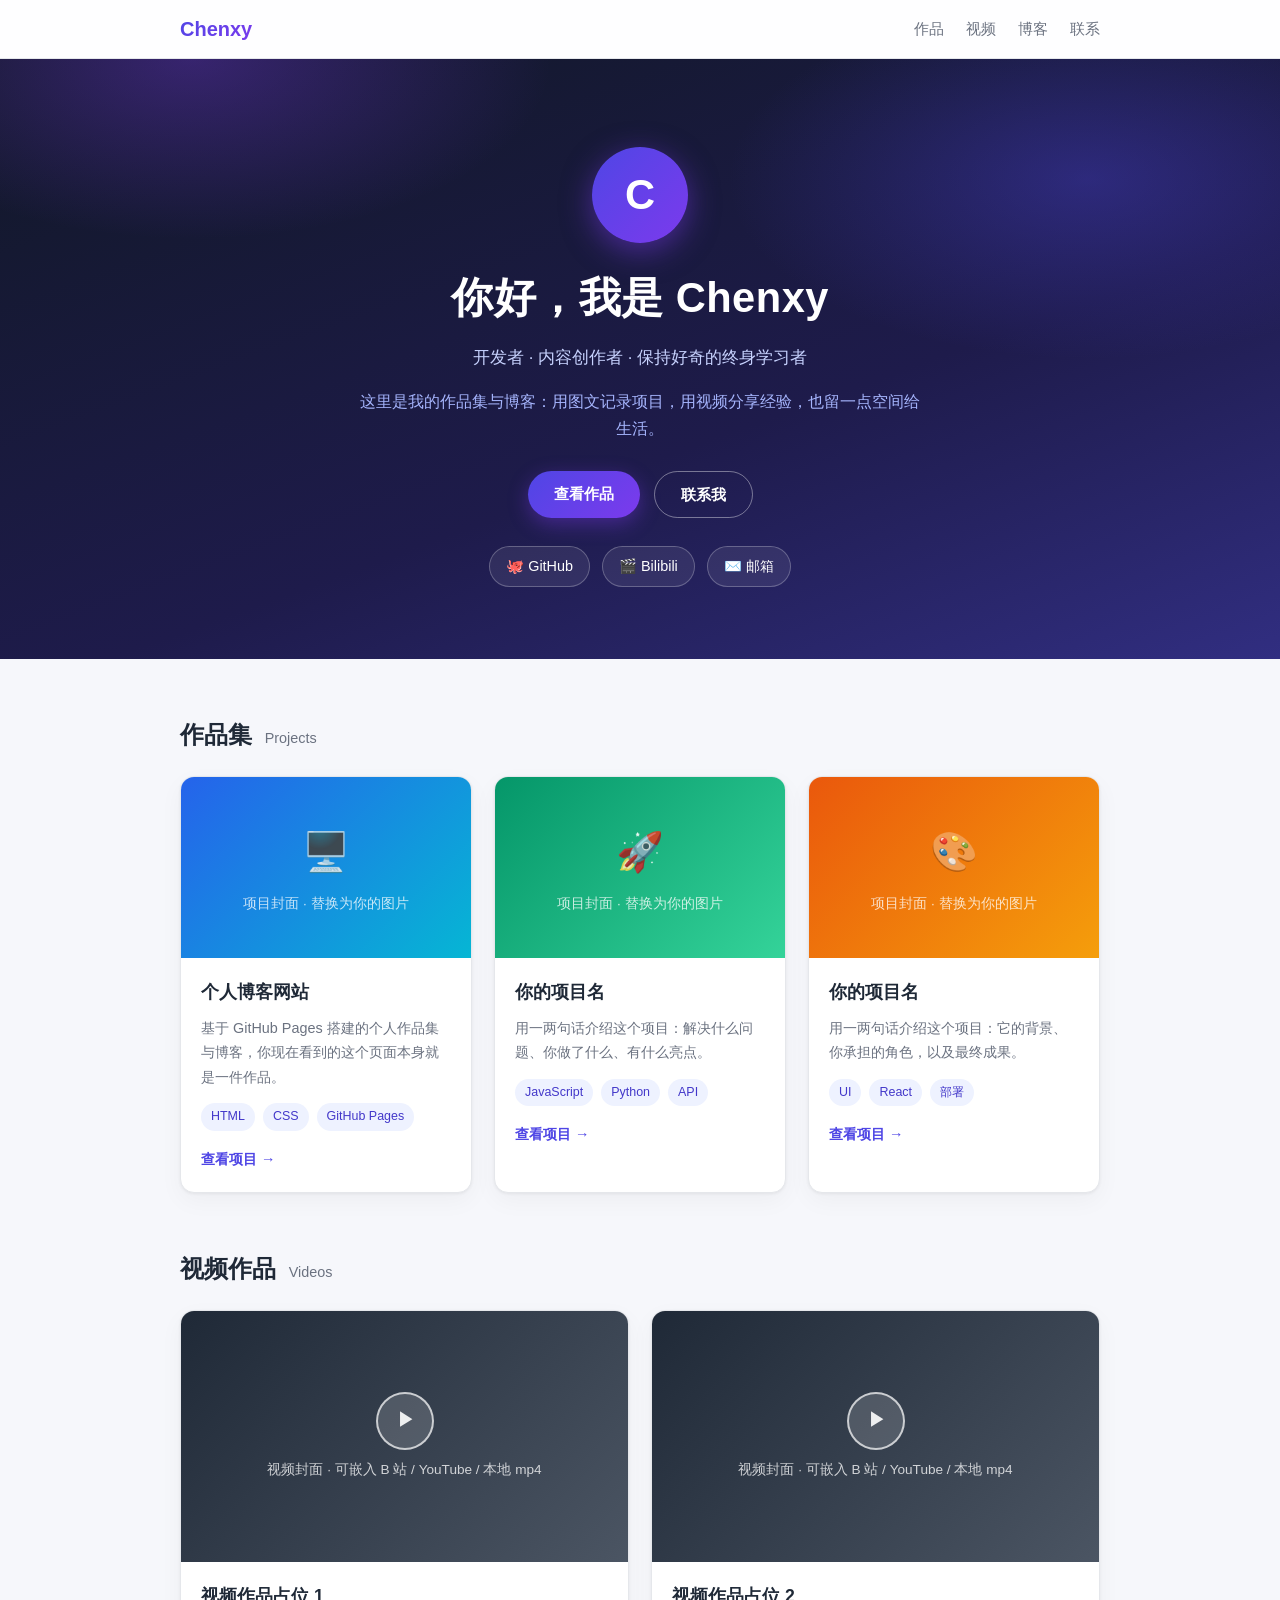
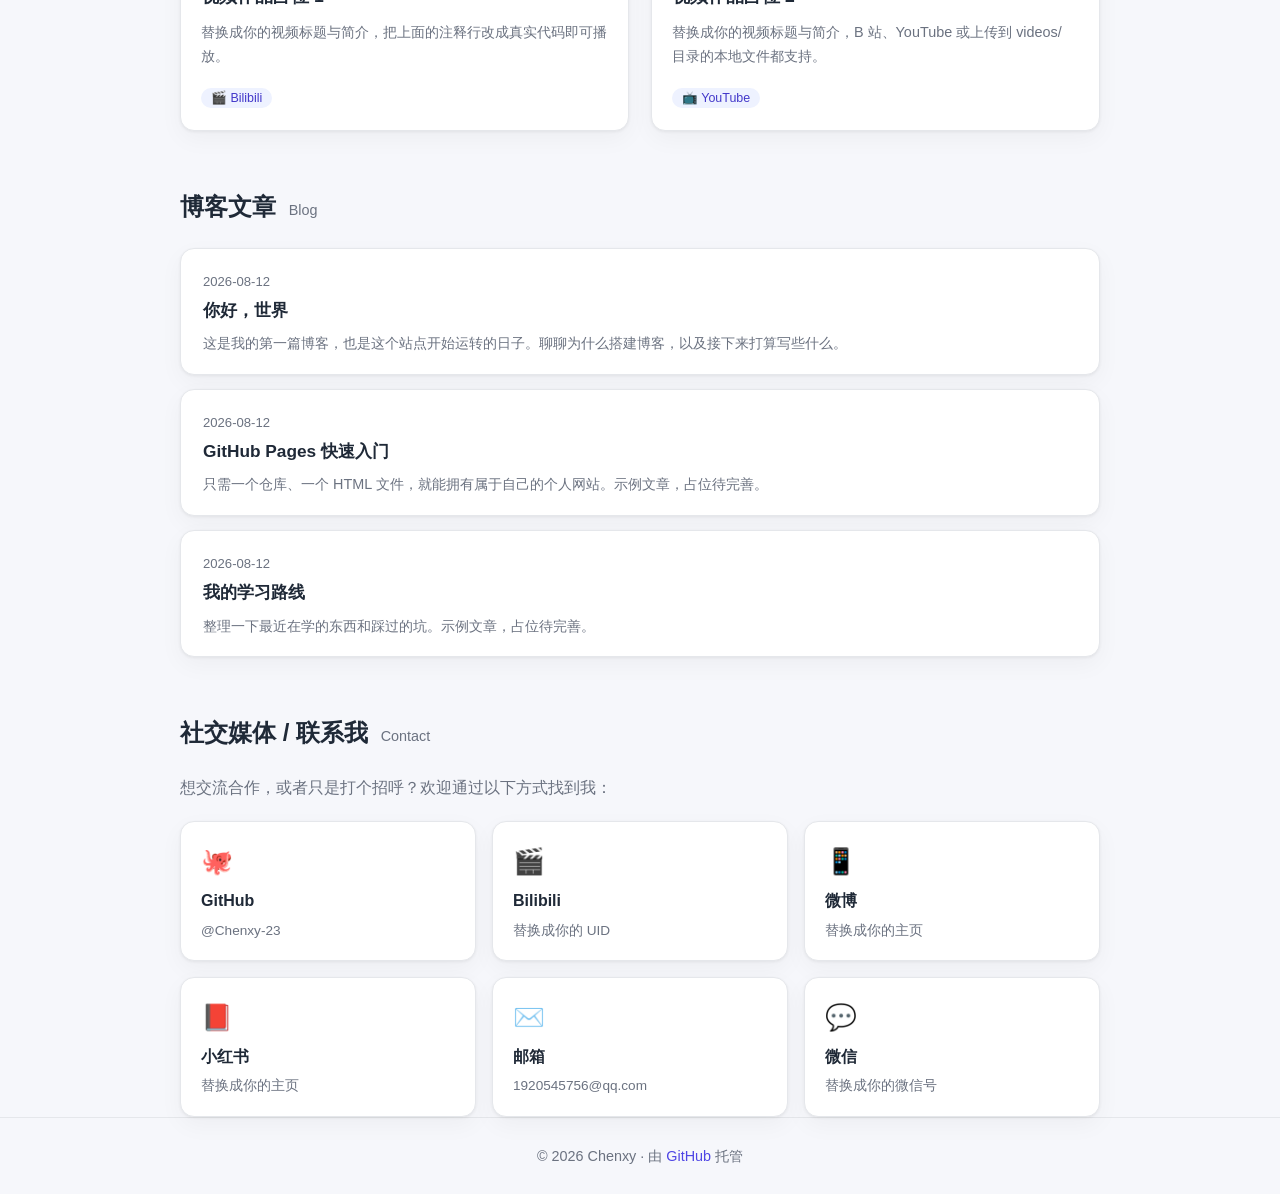
==== index.html @ d073ad21 "重构首页为作品集风格：新增作品图卡、视频展示与社交媒体区块" ====
<!DOCTYPE html>
<html lang="zh-CN">
<head>
  <meta charset="UTF-8">
  <meta name="viewport" content="width=device-width, initial-scale=1.0">
  <meta name="description" content="Chenxy 的个人作品集与博客：项目图文、视频作品与日常分享。">
  <title>Chenxy | 作品集与博客</title>
  <link rel="icon" type="image/svg+xml" href="favicon.svg">
  <link rel="stylesheet" href="style.css">
</head>
<body>
  <nav class="site-nav">
    <div class="container nav-inner">
      <a class="nav-brand" href="#home">Chenxy</a>
      <div class="nav-links">
        <a href="#works">作品</a>
        <a href="#videos">视频</a>
        <a href="#blog">博客</a>
        <a href="#contact">联系</a>
      </div>
    </div>
  </nav>

  <header id="home" class="hero">
    <div class="container hero-inner">
      <div class="avatar">C</div>
      <h1 class="hero-title">你好，我是 Chenxy</h1>
      <p class="hero-sub">开发者 · 内容创作者 · 保持好奇的终身学习者</p>
      <p class="hero-desc">这里是我的作品集与博客：用图文记录项目，用视频分享经验，也留一点空间给生活。</p>
      <div class="hero-actions">
        <a class="btn btn-primary" href="#works">查看作品</a>
        <a class="btn btn-ghost" href="#contact">联系我</a>
      </div>
      <div class="hero-social">
        <a class="social-pill" href="https://github.com/Chenxy-23" target="_blank" rel="noopener">🐙 GitHub</a>
        <a class="social-pill" href="https://space.bilibili.com/" target="_blank" rel="noopener">🎬 Bilibili</a>
        <a class="social-pill" href="mailto:1920545756@qq.com">✉️ 邮箱</a>
      </div>
    </div>
  </header>

  <main class="container">
    <!-- ============ 作品集 ============ -->
    <section id="works" class="section">
      <h2 class="section-title">作品集 <span class="section-sub">Projects</span></h2>
      <div class="work-grid">

        <article class="card work">
          <!-- 替换封面图片：把下面这行注释去掉，改成你的图片路径 -->
          <!-- <img class="work-media" src="assets/project-1.png" alt="个人博客网站截图"> -->
          <div class="work-media ph-blue">
            <span class="ph-emoji">🖥️</span>
            <span class="ph-text">项目封面 · 替换为你的图片</span>
          </div>
          <div class="work-body">
            <h3>个人博客网站</h3>
            <p>基于 GitHub Pages 搭建的个人作品集与博客，你现在看到的这个页面本身就是一件作品。</p>
            <div class="tags">
              <span>HTML</span><span>CSS</span><span>GitHub Pages</span>
            </div>
            <a class="work-link" href="https://chenxy-23.github.io/" target="_blank" rel="noopener">查看项目 →</a>
          </div>
        </article>

        <article class="card work">
          <!-- <img class="work-media" src="assets/project-2.png" alt="项目二截图"> -->
          <div class="work-media ph-green">
            <span class="ph-emoji">🚀</span>
            <span class="ph-text">项目封面 · 替换为你的图片</span>
          </div>
          <div class="work-body">
            <h3>你的项目名</h3>
            <p>用一两句话介绍这个项目：解决什么问题、你做了什么、有什么亮点。</p>
            <div class="tags">
              <span>JavaScript</span><span>Python</span><span>API</span>
            </div>
            <a class="work-link" href="#" target="_blank" rel="noopener">查看项目 →</a>
          </div>
        </article>

        <article class="card work">
          <!-- <img class="work-media" src="assets/project-3.png" alt="项目三截图"> -->
          <div class="work-media ph-orange">
            <span class="ph-emoji">🎨</span>
            <span class="ph-text">项目封面 · 替换为你的图片</span>
          </div>
          <div class="work-body">
            <h3>你的项目名</h3>
            <p>用一两句话介绍这个项目：它的背景、你承担的角色，以及最终成果。</p>
            <div class="tags">
              <span>UI</span><span>React</span><span>部署</span>
            </div>
            <a class="work-link" href="#" target="_blank" rel="noopener">查看项目 →</a>
          </div>
        </article>

      </div>
    </section>

    <!-- ============ 视频作品 ============ -->
    <section id="videos" class="section">
      <h2 class="section-title">视频作品 <span class="section-sub">Videos</span></h2>
      <div class="video-grid">

        <article class="card video-card">
          <!-- 替换方式一：B 站嵌入
          <iframe class="video-embed" src="https://player.bilibili.com/player.html?bvid=BV1xxxxxxxxx" scrolling="no" border="0" frameborder="no" allowfullscreen="true"></iframe>
          -->
          <!-- 替换方式二：YouTube 嵌入
          <iframe class="video-embed" src="https://www.youtube.com/embed/你的视频ID" title="视频标题" allowfullscreen></iframe>
          -->
          <!-- 替换方式三：本地视频
          <video class="video-embed" src="videos/demo.mp4" controls preload="metadata"></video>
          -->
          <div class="video-thumb ph-video">
            <span class="play-btn">▶</span>
            <span class="ph-text">视频封面 · 可嵌入 B 站 / YouTube / 本地 mp4</span>
          </div>
          <div class="work-body">
            <h3>视频作品占位 1</h3>
            <p>替换成你的视频标题与简介，把上面的注释行改成真实代码即可播放。</p>
            <span class="tag-platform">🎬 Bilibili</span>
          </div>
        </article>

        <article class="card video-card">
          <!-- <iframe class="video-embed" src="https://player.bilibili.com/player.html?bvid=BV1yyyyyyyyy" scrolling="no" border="0" frameborder="no" allowfullscreen="true"></iframe> -->
          <div class="video-thumb ph-video">
            <span class="play-btn">▶</span>
            <span class="ph-text">视频封面 · 可嵌入 B 站 / YouTube / 本地 mp4</span>
          </div>
          <div class="work-body">
            <h3>视频作品占位 2</h3>
            <p>替换成你的视频标题与简介，B 站、YouTube 或上传到 videos/ 目录的本地文件都支持。</p>
            <span class="tag-platform">📺 YouTube</span>
          </div>
        </article>

      </div>
    </section>

    <!-- ============ 博客 ============ -->
    <section id="blog" class="section">
      <h2 class="section-title">博客文章 <span class="section-sub">Blog</span></h2>
      <div class="post-list">

        <article class="card post">
          <div class="post-body">
            <time class="post-date" datetime="2026-08-12">2026-08-12</time>
            <h3 class="post-title"><a href="posts/hello-world.html">你好，世界</a></h3>
            <p class="post-excerpt">这是我的第一篇博客，也是这个站点开始运转的日子。聊聊为什么搭建博客，以及接下来打算写些什么。</p>
          </div>
        </article>

        <article class="card post">
          <div class="post-body">
            <time class="post-date" datetime="2026-08-12">2026-08-12</time>
            <h3 class="post-title"><a href="#">GitHub Pages 快速入门</a></h3>
            <p class="post-excerpt">只需一个仓库、一个 HTML 文件，就能拥有属于自己的个人网站。示例文章，占位待完善。</p>
          </div>
        </article>

        <article class="card post">
          <div class="post-body">
            <time class="post-date" datetime="2026-08-12">2026-08-12</time>
            <h3 class="post-title"><a href="#">我的学习路线</a></h3>
            <p class="post-excerpt">整理一下最近在学的东西和踩过的坑。示例文章，占位待完善。</p>
          </div>
        </article>

      </div>
    </section>

    <!-- ============ 社交媒体 / 联系 ============ -->
    <section id="contact" class="section">
      <h2 class="section-title">社交媒体 / 联系我 <span class="section-sub">Contact</span></h2>
      <p class="section-desc">想交流合作，或者只是打个招呼？欢迎通过以下方式找到我：</p>
      <div class="contact-grid">
        <a class="contact-card" href="https://github.com/Chenxy-23" target="_blank" rel="noopener">
          <span class="contact-icon">🐙</span>
          <span class="contact-name">GitHub</span>
          <span class="contact-value">@Chenxy-23</span>
        </a>
        <a class="contact-card" href="https://space.bilibili.com/" target="_blank" rel="noopener">
          <span class="contact-icon">🎬</span>
          <span class="contact-name">Bilibili</span>
          <span class="contact-value">替换成你的 UID</span>
        </a>
        <a class="contact-card" href="#" target="_blank" rel="noopener">
          <span class="contact-icon">📱</span>
          <span class="contact-name">微博</span>
          <span class="contact-value">替换成你的主页</span>
        </a>
        <a class="contact-card" href="#" target="_blank" rel="noopener">
          <span class="contact-icon">📕</span>
          <span class="contact-name">小红书</span>
          <span class="contact-value">替换成你的主页</span>
        </a>
        <a class="contact-card" href="mailto:1920545756@qq.com">
          <span class="contact-icon">✉️</span>
          <span class="contact-name">邮箱</span>
          <span class="contact-value">1920545756@qq.com</span>
        </a>
        <a class="contact-card" href="#">
          <span class="contact-icon">💬</span>
          <span class="contact-name">微信</span>
          <span class="contact-value">替换成你的微信号</span>
        </a>
      </div>
    </section>
  </main>

  <footer class="site-footer">
    <div class="container">
      <p>© 2026 Chenxy · 由 <a href="https://github.com/Chenxy-23">GitHub</a> 托管</p>
    </div>
  </footer>
</body>
</html>
---- style.css ----
:root {
  --bg: #f6f7fb;
  --card: #ffffff;
  --text: #1f2937;
  --muted: #6b7280;
  --accent: #4f46e5;
  --accent-2: #7c3aed;
  --border: #e5e7eb;
  --radius: 14px;
  --shadow: 0 1px 3px rgba(0, 0, 0, 0.06), 0 8px 24px rgba(0, 0, 0, 0.04);
  --shadow-hover: 0 4px 8px rgba(0, 0, 0, 0.08), 0 16px 40px rgba(0, 0, 0, 0.08);
}

* {
  margin: 0;
  padding: 0;
  box-sizing: border-box;
}

html {
  scroll-behavior: smooth;
}

body {
  font-family: -apple-system, BlinkMacSystemFont, "Segoe UI", "PingFang SC",
    "Hiragino Sans GB", "Microsoft YaHei", sans-serif;
  background: var(--bg);
  color: var(--text);
  line-height: 1.7;
}

a {
  color: inherit;
  text-decoration: none;
}

.container {
  max-width: 960px;
  margin: 0 auto;
  padding: 0 20px;
}

/* ===== 顶部导航 ===== */
.site-nav {
  position: sticky;
  top: 0;
  z-index: 50;
  background: rgba(255, 255, 255, 0.85);
  backdrop-filter: blur(10px);
  border-bottom: 1px solid var(--border);
}

.nav-inner {
  display: flex;
  align-items: center;
  justify-content: space-between;
  height: 58px;
}

.nav-brand {
  font-size: 1.25rem;
  font-weight: 800;
  background: linear-gradient(135deg, var(--accent), var(--accent-2));
  -webkit-background-clip: text;
  background-clip: text;
  color: transparent;
}

.nav-links {
  display: flex;
  gap: 22px;
  font-size: 0.95rem;
  color: var(--muted);
}

.nav-links a:hover {
  color: var(--accent);
}

/* ===== Hero 首屏 ===== */
.hero {
  background:
    radial-gradient(600px 300px at 15% 0%, rgba(124, 58, 237, 0.35), transparent 60%),
    radial-gradient(600px 300px at 85% 20%, rgba(79, 70, 229, 0.35), transparent 60%),
    linear-gradient(160deg, #111827, #1e1b4b 60%, #312e81);
  color: #fff;
  text-align: center;
  padding: 88px 0 72px;
}

.avatar {
  width: 96px;
  height: 96px;
  margin: 0 auto 20px;
  border-radius: 50%;
  display: flex;
  align-items: center;
  justify-content: center;
  font-size: 2.6rem;
  font-weight: 800;
  color: #fff;
  background: linear-gradient(135deg, var(--accent), var(--accent-2));
  box-shadow: 0 8px 30px rgba(124, 58, 237, 0.5);
}

.hero-title {
  font-size: clamp(1.8rem, 4vw, 2.6rem);
  font-weight: 800;
  letter-spacing: 0.5px;
}

.hero-sub {
  margin-top: 10px;
  font-size: 1.05rem;
  color: #c7d2fe;
}

.hero-desc {
  max-width: 560px;
  margin: 16px auto 0;
  color: #a5b4fc;
}

.hero-actions {
  margin-top: 28px;
  display: flex;
  gap: 14px;
  justify-content: center;
  flex-wrap: wrap;
}

.btn {
  display: inline-block;
  padding: 10px 26px;
  border-radius: 999px;
  font-size: 0.95rem;
  font-weight: 600;
  transition: transform 0.15s ease, box-shadow 0.15s ease, opacity 0.15s ease;
}

.btn:hover {
  transform: translateY(-2px);
}

.btn-primary {
  background: linear-gradient(135deg, var(--accent), var(--accent-2));
  color: #fff;
  box-shadow: 0 6px 20px rgba(124, 58, 237, 0.4);
}

.btn-ghost {
  border: 1px solid rgba(255, 255, 255, 0.4);
  color: #fff;
}

.btn-ghost:hover {
  background: rgba(255, 255, 255, 0.12);
}

.hero-social {
  margin-top: 28px;
  display: flex;
  gap: 12px;
  justify-content: center;
  flex-wrap: wrap;
}

.social-pill {
  display: inline-flex;
  align-items: center;
  gap: 6px;
  padding: 7px 16px;
  border-radius: 999px;
  border: 1px solid rgba(255, 255, 255, 0.25);
  background: rgba(255, 255, 255, 0.08);
  font-size: 0.9rem;
  transition: background 0.15s ease, transform 0.15s ease;
}

.social-pill:hover {
  background: rgba(255, 255, 255, 0.18);
  transform: translateY(-2px);
}

/* ===== 通用区块 ===== */
main {
  padding: 48px 0 64px;
}

.section {
  margin-top: 56px;
  scroll-margin-top: 72px;
}

.section-title {
  font-size: 1.5rem;
  font-weight: 800;
  margin-bottom: 20px;
}

.section-sub {
  font-size: 0.9rem;
  font-weight: 400;
  color: var(--muted);
  margin-left: 6px;
}

.section-desc {
  color: var(--muted);
  margin-bottom: 20px;
}

.card {
  background: var(--card);
  border: 1px solid var(--border);
  border-radius: var(--radius);
  box-shadow: var(--shadow);
  overflow: hidden;
  transition: transform 0.18s ease, box-shadow 0.18s ease;
}

.card:hover {
  transform: translateY(-4px);
  box-shadow: var(--shadow-hover);
}

/* ===== 作品卡片 ===== */
.work-grid {
  display: grid;
  grid-template-columns: repeat(auto-fill, minmax(280px, 1fr));
  gap: 22px;
}

.work-media,
.video-thumb {
  position: relative;
  aspect-ratio: 16 / 10;
  display: flex;
  flex-direction: column;
  align-items: center;
  justify-content: center;
  gap: 8px;
  color: rgba(255, 255, 255, 0.9);
}

.ph-blue { background: linear-gradient(135deg, #2563eb, #06b6d4); }
.ph-green { background: linear-gradient(135deg, #059669, #34d399); }
.ph-orange { background: linear-gradient(135deg, #ea580c, #f59e0b); }
.ph-video { background: linear-gradient(135deg, #1f2937, #4b5563); }

.ph-emoji {
  font-size: 2.4rem;
}

.ph-text {
  font-size: 0.85rem;
  opacity: 0.85;
  padding: 0 16px;
  text-align: center;
}

.work-body {
  padding: 20px;
}

.work-body h3 {
  font-size: 1.1rem;
  margin-bottom: 8px;
}

.work-body p {
  font-size: 0.9rem;
  color: var(--muted);
  margin-bottom: 14px;
}

.tags {
  display: flex;
  flex-wrap: wrap;
  gap: 8px;
  margin-bottom: 14px;
}

.tags span,
.tag-platform {
  font-size: 0.78rem;
  padding: 3px 10px;
  border-radius: 999px;
  background: #eef2ff;
  color: #4338ca;
}

.work-link {
  font-size: 0.9rem;
  font-weight: 600;
  color: var(--accent);
}

.work-link:hover {
  color: var(--accent-2);
}

/* ===== 视频区 ===== */
.video-grid {
  display: grid;
  grid-template-columns: repeat(auto-fill, minmax(320px, 1fr));
  gap: 22px;
}

.video-thumb {
  aspect-ratio: 16 / 9;
}

.play-btn {
  width: 58px;
  height: 58px;
  border-radius: 50%;
  background: rgba(255, 255, 255, 0.15);
  border: 2px solid rgba(255, 255, 255, 0.7);
  display: flex;
  align-items: center;
  justify-content: center;
  font-size: 1.2rem;
  padding-left: 4px;
  transition: background 0.15s ease, transform 0.15s ease;
}

.video-card:hover .play-btn {
  background: rgba(255, 255, 255, 0.3);
  transform: scale(1.08);
}

.video-embed {
  width: 100%;
  aspect-ratio: 16 / 9;
  display: block;
  border: 0;
}

/* ===== 博客列表 ===== */
.post-list {
  display: flex;
  flex-direction: column;
  gap: 14px;
}

.post {
  display: block;
  padding: 18px 22px;
}

.post-date {
  font-size: 0.82rem;
  color: var(--muted);
}

.post-title {
  font-size: 1.08rem;
  margin: 2px 0 6px;
}

.post-title a:hover {
  color: var(--accent);
}

.post-excerpt {
  font-size: 0.9rem;
  color: var(--muted);
}

/* ===== 社交媒体 ===== */
.contact-grid {
  display: grid;
  grid-template-columns: repeat(auto-fill, minmax(220px, 1fr));
  gap: 16px;
}

.contact-card {
  display: flex;
  flex-direction: column;
  align-items: flex-start;
  gap: 4px;
  padding: 18px 20px;
  background: var(--card);
  border: 1px solid var(--border);
  border-radius: var(--radius);
  box-shadow: var(--shadow);
  transition: transform 0.18s ease, box-shadow 0.18s ease, border-color 0.18s ease;
}

.contact-card:hover {
  transform: translateY(-4px);
  box-shadow: var(--shadow-hover);
  border-color: var(--accent);
}

.contact-icon {
  font-size: 1.6rem;
}

.contact-name {
  font-weight: 700;
}

.contact-value {
  font-size: 0.85rem;
  color: var(--muted);
}

/* ===== 页脚 ===== */
.site-footer {
  border-top: 1px solid var(--border);
  padding: 26px 0;
  text-align: center;
  font-size: 0.9rem;
  color: var(--muted);
}

.site-footer a {
  color: var(--accent);
}

/* ===== 文章页（posts/*.html 共用） ===== */
.article {
  background: var(--card);
  border: 1px solid var(--border);
  border-radius: var(--radius);
  padding: 36px;
  box-shadow: var(--shadow);
  margin: 40px 0;
}

.article h1 {
  font-size: 1.7rem;
  margin-bottom: 8px;
}

.article .post-date {
  display: block;
  margin-bottom: 20px;
}

.article p {
  margin-bottom: 16px;
}

.back-link {
  display: inline-block;
  margin-top: 32px;
  color: var(--accent);
  font-size: 0.95rem;
  font-weight: 600;
}

.back-link:hover {
  color: var(--accent-2);
}

/* ===== 响应式 ===== */
@media (max-width: 640px) {
  .hero {
    padding: 64px 0 56px;
  }

  .nav-links {
    gap: 14px;
    font-size: 0.88rem;
  }

  .work-grid,
  .video-grid,
  .contact-grid {
    grid-template-columns: 1fr;
  }
}
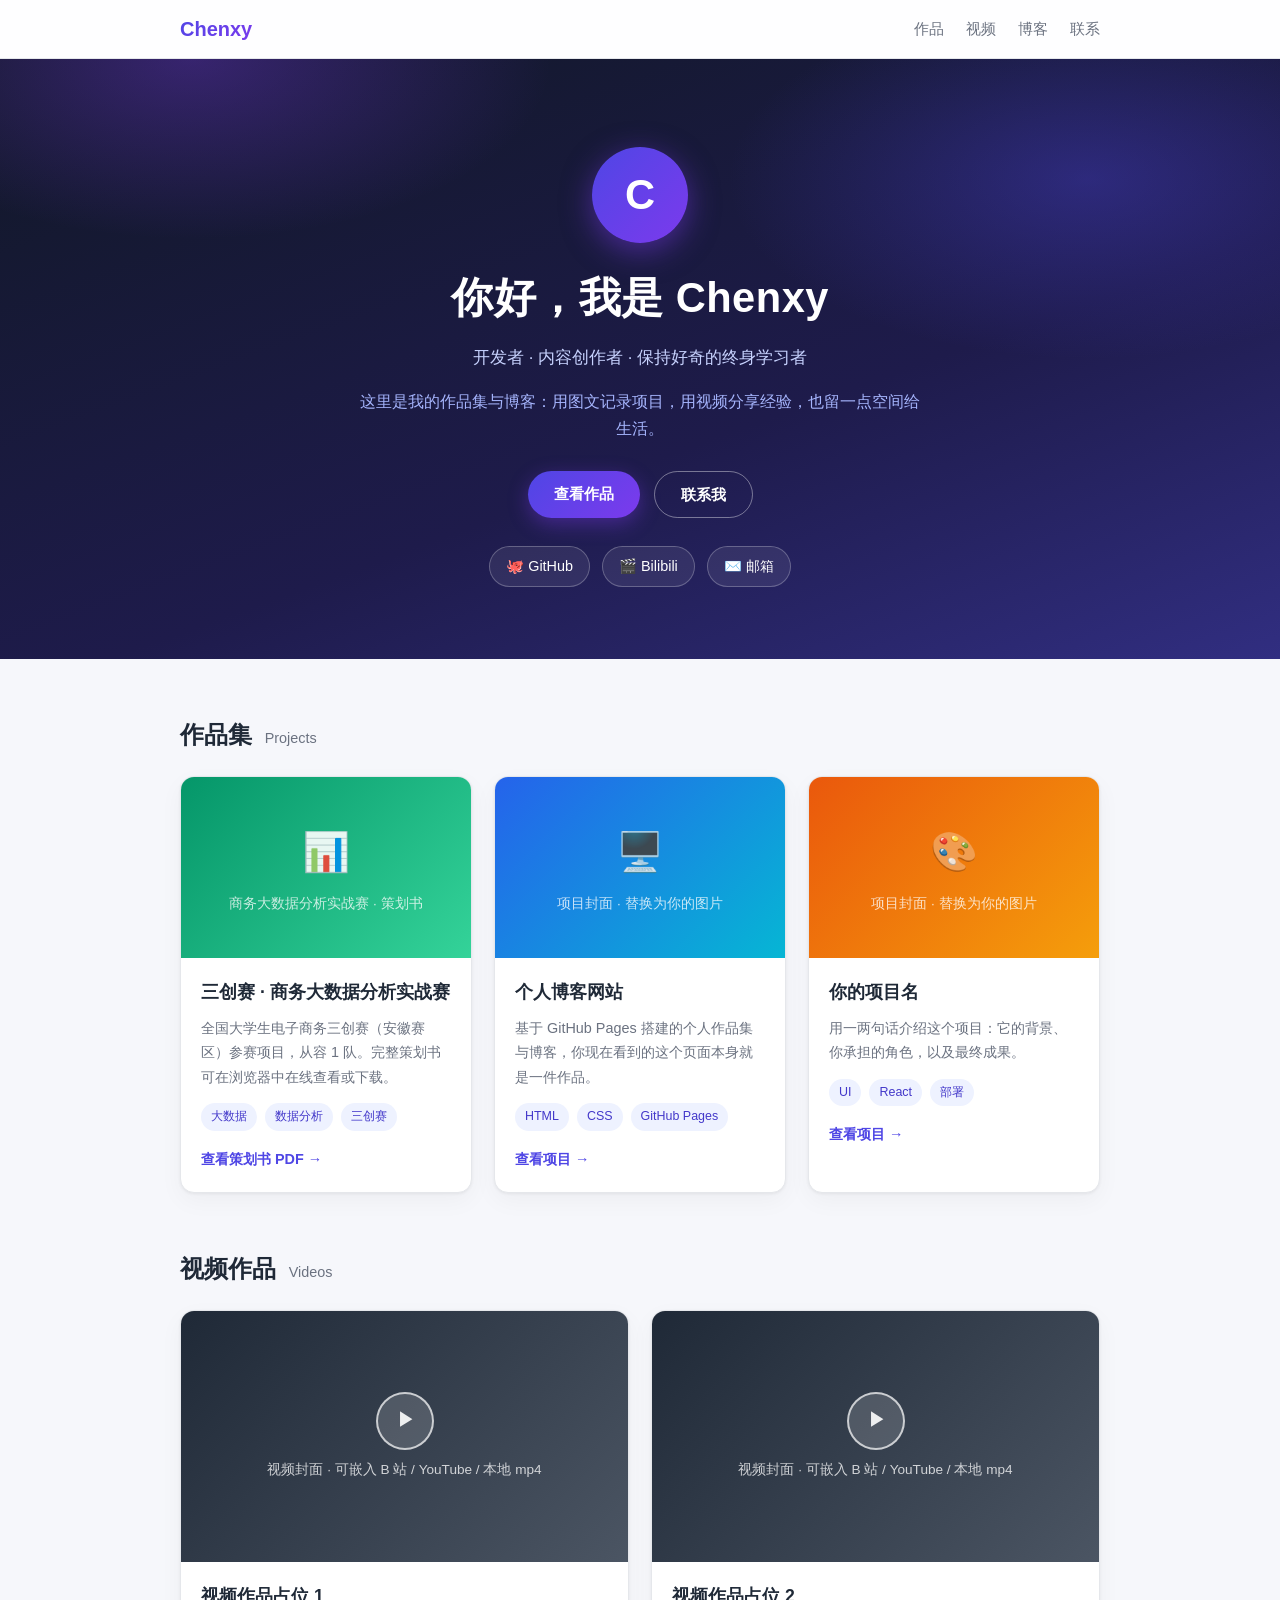
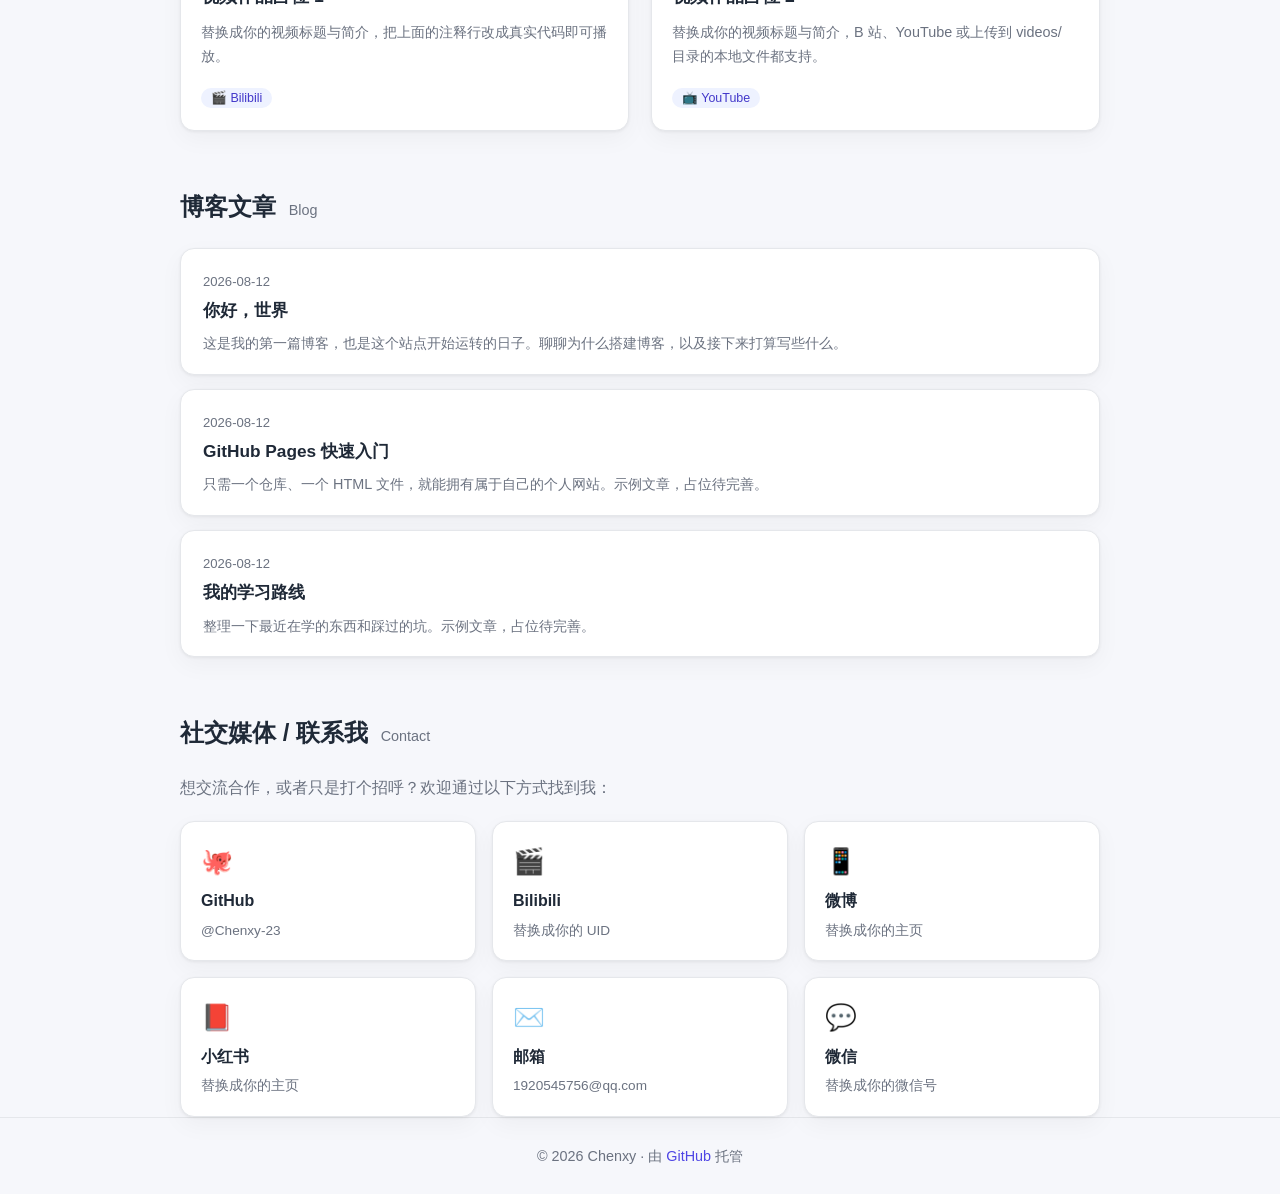
==== commit 7e07c0bb: "作品集新增三创赛商务大数据分析实战赛项目并附策划书 PDF" ====
--- a/index.html
+++ b/index.html
@@ -46,6 +46,23 @@
       <div class="work-grid">
 
         <article class="card work">
+          <!-- 封面图：把策划书首页导出成图片放到 assets/projects/ 后，取消下面这行注释 -->
+          <!-- <img class="work-media" src="assets/projects/sanchuangsai-cover.png" alt="三创赛策划书封面"> -->
+          <div class="work-media ph-green">
+            <span class="ph-emoji">📊</span>
+            <span class="ph-text">商务大数据分析实战赛 · 策划书</span>
+          </div>
+          <div class="work-body">
+            <h3>三创赛 · 商务大数据分析实战赛</h3>
+            <p>全国大学生电子商务三创赛（安徽赛区）参赛项目，从容 1 队。完整策划书可在浏览器中在线查看或下载。</p>
+            <div class="tags">
+              <span>大数据</span><span>数据分析</span><span>三创赛</span>
+            </div>
+            <a class="work-link" href="assets/projects/%E4%B8%89%E5%88%9B%E8%B5%9B-%E5%95%86%E5%8A%A1%E5%A4%A7%E6%95%B0%E6%8D%AE%E5%88%86%E6%9E%90%E5%AE%9E%E6%88%98%E8%B5%9B-%E7%AD%96%E5%88%92%E4%B9%A6.pdf" target="_blank" rel="noopener">查看策划书 PDF →</a>
+          </div>
+        </article>
+
+        <article class="card work">
           <!-- 替换封面图片：把下面这行注释去掉，改成你的图片路径 -->
           <!-- <img class="work-media" src="assets/project-1.png" alt="个人博客网站截图"> -->
           <div class="work-media ph-blue">
@@ -59,22 +76,6 @@
               <span>HTML</span><span>CSS</span><span>GitHub Pages</span>
             </div>
             <a class="work-link" href="https://chenxy-23.github.io/" target="_blank" rel="noopener">查看项目 →</a>
-          </div>
-        </article>
-
-        <article class="card work">
-          <!-- <img class="work-media" src="assets/project-2.png" alt="项目二截图"> -->
-          <div class="work-media ph-green">
-            <span class="ph-emoji">🚀</span>
-            <span class="ph-text">项目封面 · 替换为你的图片</span>
-          </div>
-          <div class="work-body">
-            <h3>你的项目名</h3>
-            <p>用一两句话介绍这个项目：解决什么问题、你做了什么、有什么亮点。</p>
-            <div class="tags">
-              <span>JavaScript</span><span>Python</span><span>API</span>
-            </div>
-            <a class="work-link" href="#" target="_blank" rel="noopener">查看项目 →</a>
           </div>
         </article>
 
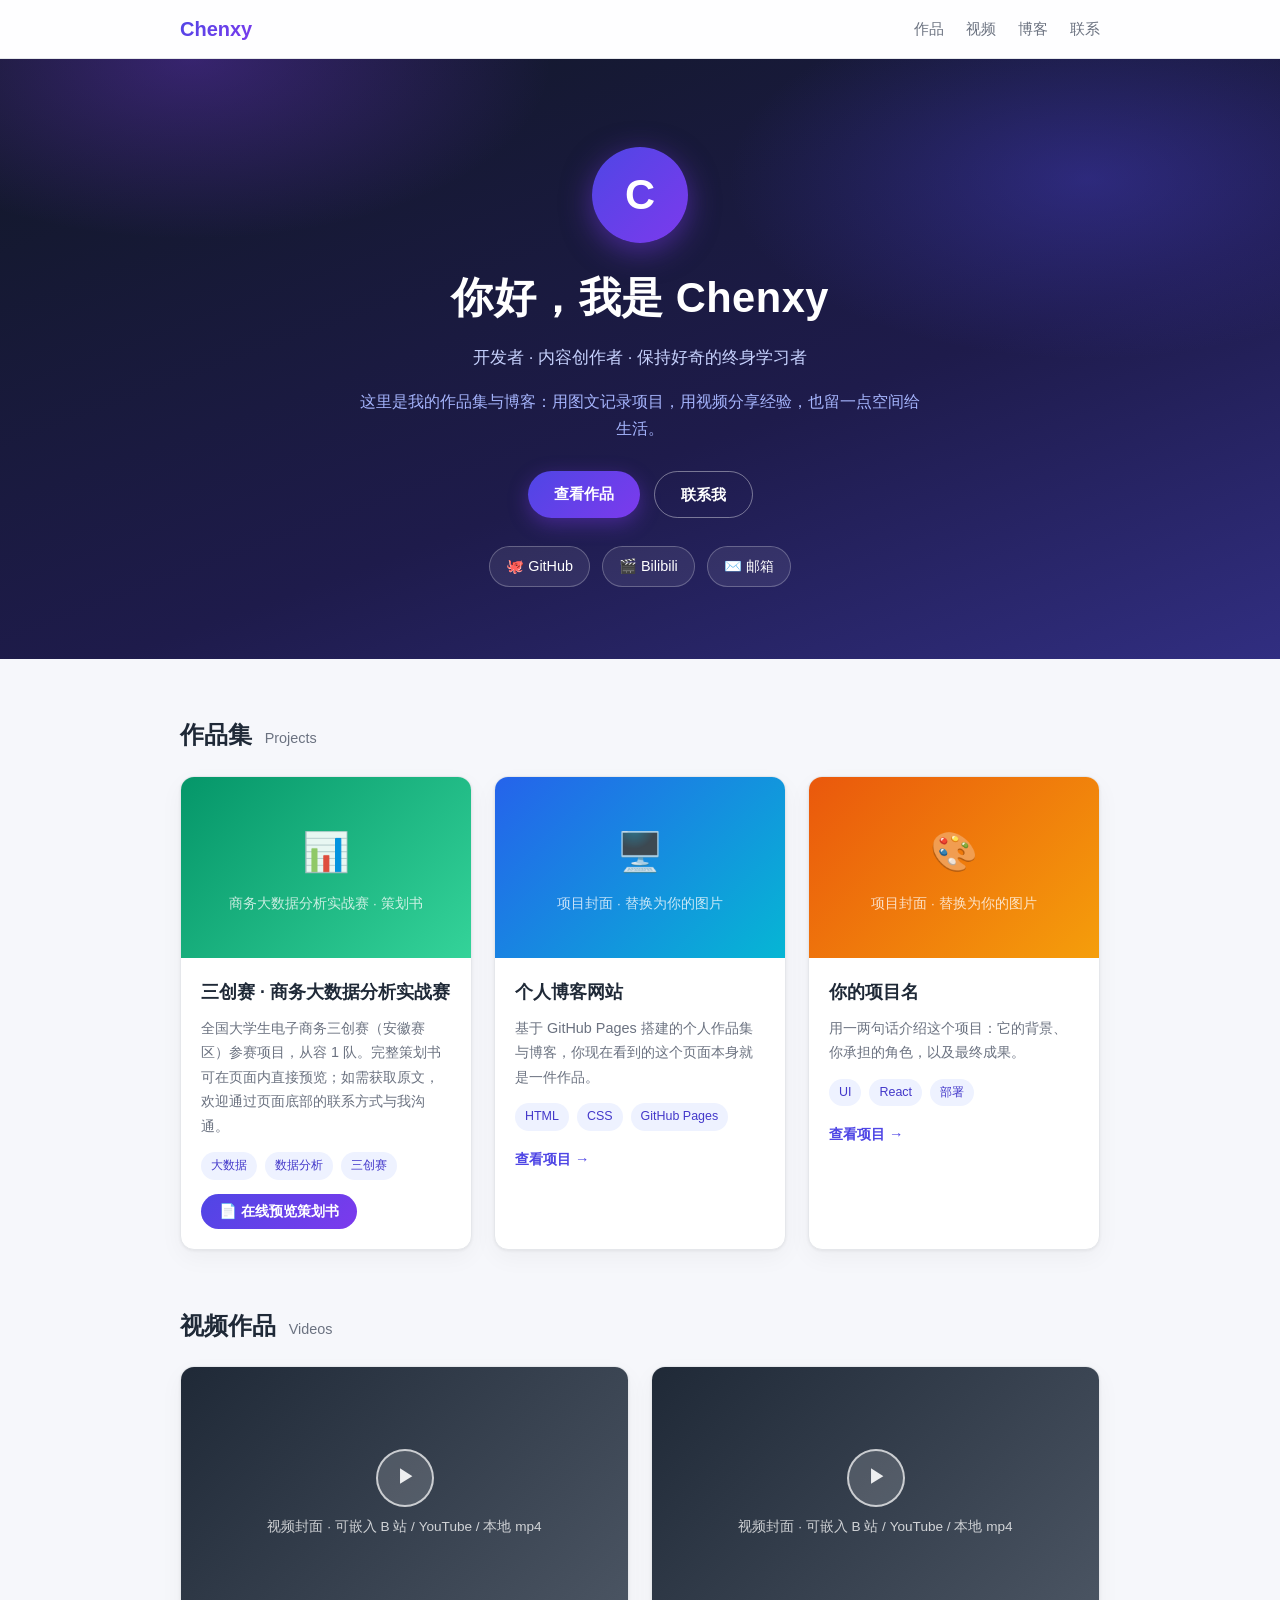
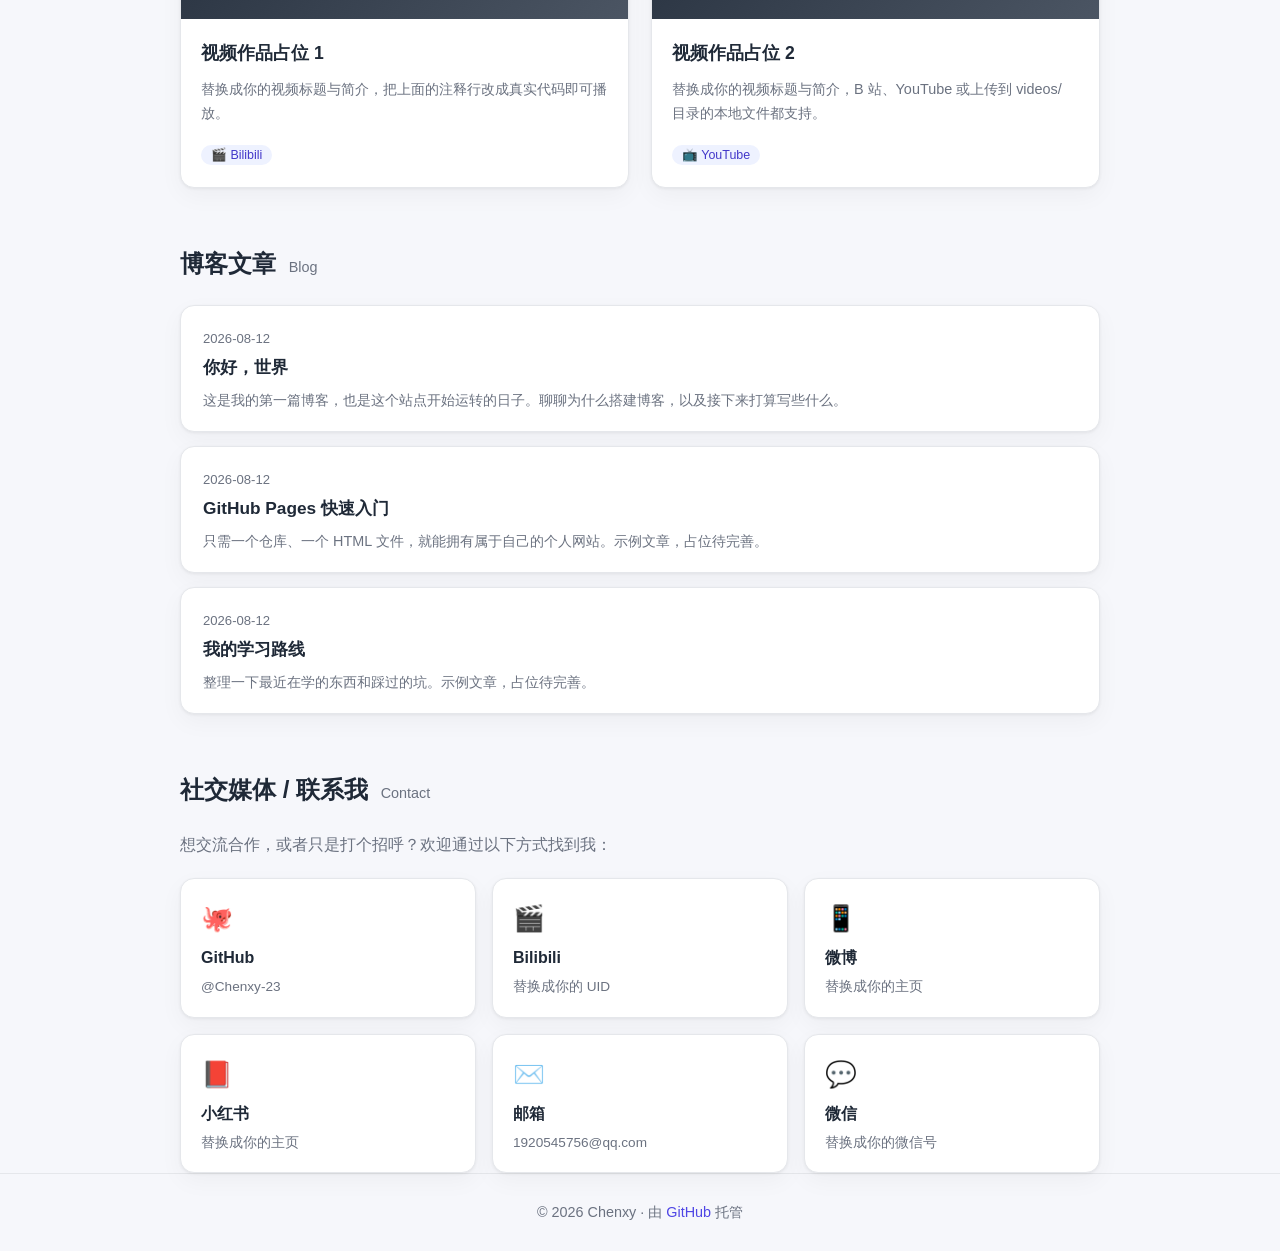
==== commit cf29d0ce: "策划书改为页面内预览：移除下载入口，增加弹窗查看器" ====
--- a/index.html
+++ b/index.html
@@ -54,11 +54,11 @@
           </div>
           <div class="work-body">
             <h3>三创赛 · 商务大数据分析实战赛</h3>
-            <p>全国大学生电子商务三创赛（安徽赛区）参赛项目，从容 1 队。完整策划书可在浏览器中在线查看或下载。</p>
+            <p>全国大学生电子商务三创赛（安徽赛区）参赛项目，从容 1 队。完整策划书可在页面内直接预览；如需获取原文，欢迎通过页面底部的联系方式与我沟通。</p>
             <div class="tags">
               <span>大数据</span><span>数据分析</span><span>三创赛</span>
             </div>
-            <a class="work-link" href="assets/projects/%E4%B8%89%E5%88%9B%E8%B5%9B-%E5%95%86%E5%8A%A1%E5%A4%A7%E6%95%B0%E6%8D%AE%E5%88%86%E6%9E%90%E5%AE%9E%E6%88%98%E8%B5%9B-%E7%AD%96%E5%88%92%E4%B9%A6.pdf" target="_blank" rel="noopener">查看策划书 PDF →</a>
+            <button class="btn-preview" type="button" onclick="openPdfPreview()">📄 在线预览策划书</button>
           </div>
         </article>
 
@@ -216,5 +216,48 @@
       <p>© 2026 Chenxy · 由 <a href="https://github.com/Chenxy-23">GitHub</a> 托管</p>
     </div>
   </footer>
+
+  <!-- 策划书预览弹窗（仅页面内预览，不提供下载入口） -->
+  <div class="modal-overlay" id="pdf-preview-modal" aria-hidden="true">
+    <div class="modal-box" role="dialog" aria-label="策划书预览">
+      <div class="modal-head">
+        <strong>三创赛 · 商务大数据分析实战赛 策划书（预览）</strong>
+        <button class="modal-close" type="button" onclick="closePdfPreview()" aria-label="关闭预览">✕</button>
+      </div>
+      <iframe class="pdf-frame" id="pdf-preview-frame" title="策划书预览" oncontextmenu="return false"></iframe>
+    </div>
+  </div>
+
+  <script>
+    var pdfModal = document.getElementById('pdf-preview-modal');
+    var pdfFrame = document.getElementById('pdf-preview-frame');
+
+    function openPdfPreview() {
+      if (!pdfFrame.src) {
+        pdfFrame.src = 'assets/projects/%E4%B8%89%E5%88%9B%E8%B5%9B-%E5%95%86%E5%8A%A1%E5%A4%A7%E6%95%B0%E6%8D%AE%E5%88%86%E6%9E%90%E5%AE%9E%E6%88%98%E8%B5%9B-%E7%AD%96%E5%88%92%E4%B9%A6.pdf#toolbar=0&navpanes=0&view=FitH';
+      }
+      pdfModal.classList.add('open');
+      pdfModal.setAttribute('aria-hidden', 'false');
+      document.body.style.overflow = 'hidden';
+    }
+
+    function closePdfPreview() {
+      pdfModal.classList.remove('open');
+      pdfModal.setAttribute('aria-hidden', 'true');
+      document.body.style.overflow = '';
+    }
+
+    pdfModal.addEventListener('click', function (e) {
+      if (e.target === pdfModal) {
+        closePdfPreview();
+      }
+    });
+
+    document.addEventListener('keydown', function (e) {
+      if (e.key === 'Escape') {
+        closePdfPreview();
+      }
+    });
+  </script>
 </body>
 </html>
--- a/style.css
+++ b/style.css
@@ -300,6 +300,84 @@
   color: var(--accent-2);
 }
 
+/* ===== 策划书预览按钮与弹窗 ===== */
+.btn-preview {
+  display: inline-block;
+  padding: 8px 18px;
+  border: 0;
+  border-radius: 999px;
+  background: linear-gradient(135deg, var(--accent), var(--accent-2));
+  color: #fff;
+  font-size: 0.9rem;
+  font-weight: 600;
+  cursor: pointer;
+  transition: transform 0.15s ease, opacity 0.15s ease;
+}
+
+.btn-preview:hover {
+  opacity: 0.9;
+  transform: translateY(-2px);
+}
+
+.modal-overlay {
+  position: fixed;
+  inset: 0;
+  z-index: 100;
+  display: none;
+  align-items: center;
+  justify-content: center;
+  padding: 24px;
+  background: rgba(0, 0, 0, 0.75);
+}
+
+.modal-overlay.open {
+  display: flex;
+}
+
+.modal-box {
+  width: min(960px, 100%);
+  height: 88vh;
+  display: flex;
+  flex-direction: column;
+  background: #fff;
+  border-radius: 12px;
+  overflow: hidden;
+  box-shadow: 0 20px 60px rgba(0, 0, 0, 0.4);
+}
+
+.modal-head {
+  display: flex;
+  align-items: center;
+  justify-content: space-between;
+  gap: 12px;
+  padding: 12px 18px;
+  border-bottom: 1px solid var(--border);
+  font-size: 0.95rem;
+}
+
+.modal-close {
+  border: 0;
+  background: transparent;
+  font-size: 1.15rem;
+  line-height: 1;
+  cursor: pointer;
+  color: var(--muted);
+  padding: 4px 8px;
+  border-radius: 6px;
+}
+
+.modal-close:hover {
+  background: #f3f4f6;
+  color: var(--text);
+}
+
+.pdf-frame {
+  flex: 1;
+  width: 100%;
+  border: 0;
+  background: #525659;
+}
+
 /* ===== 视频区 ===== */
 .video-grid {
   display: grid;
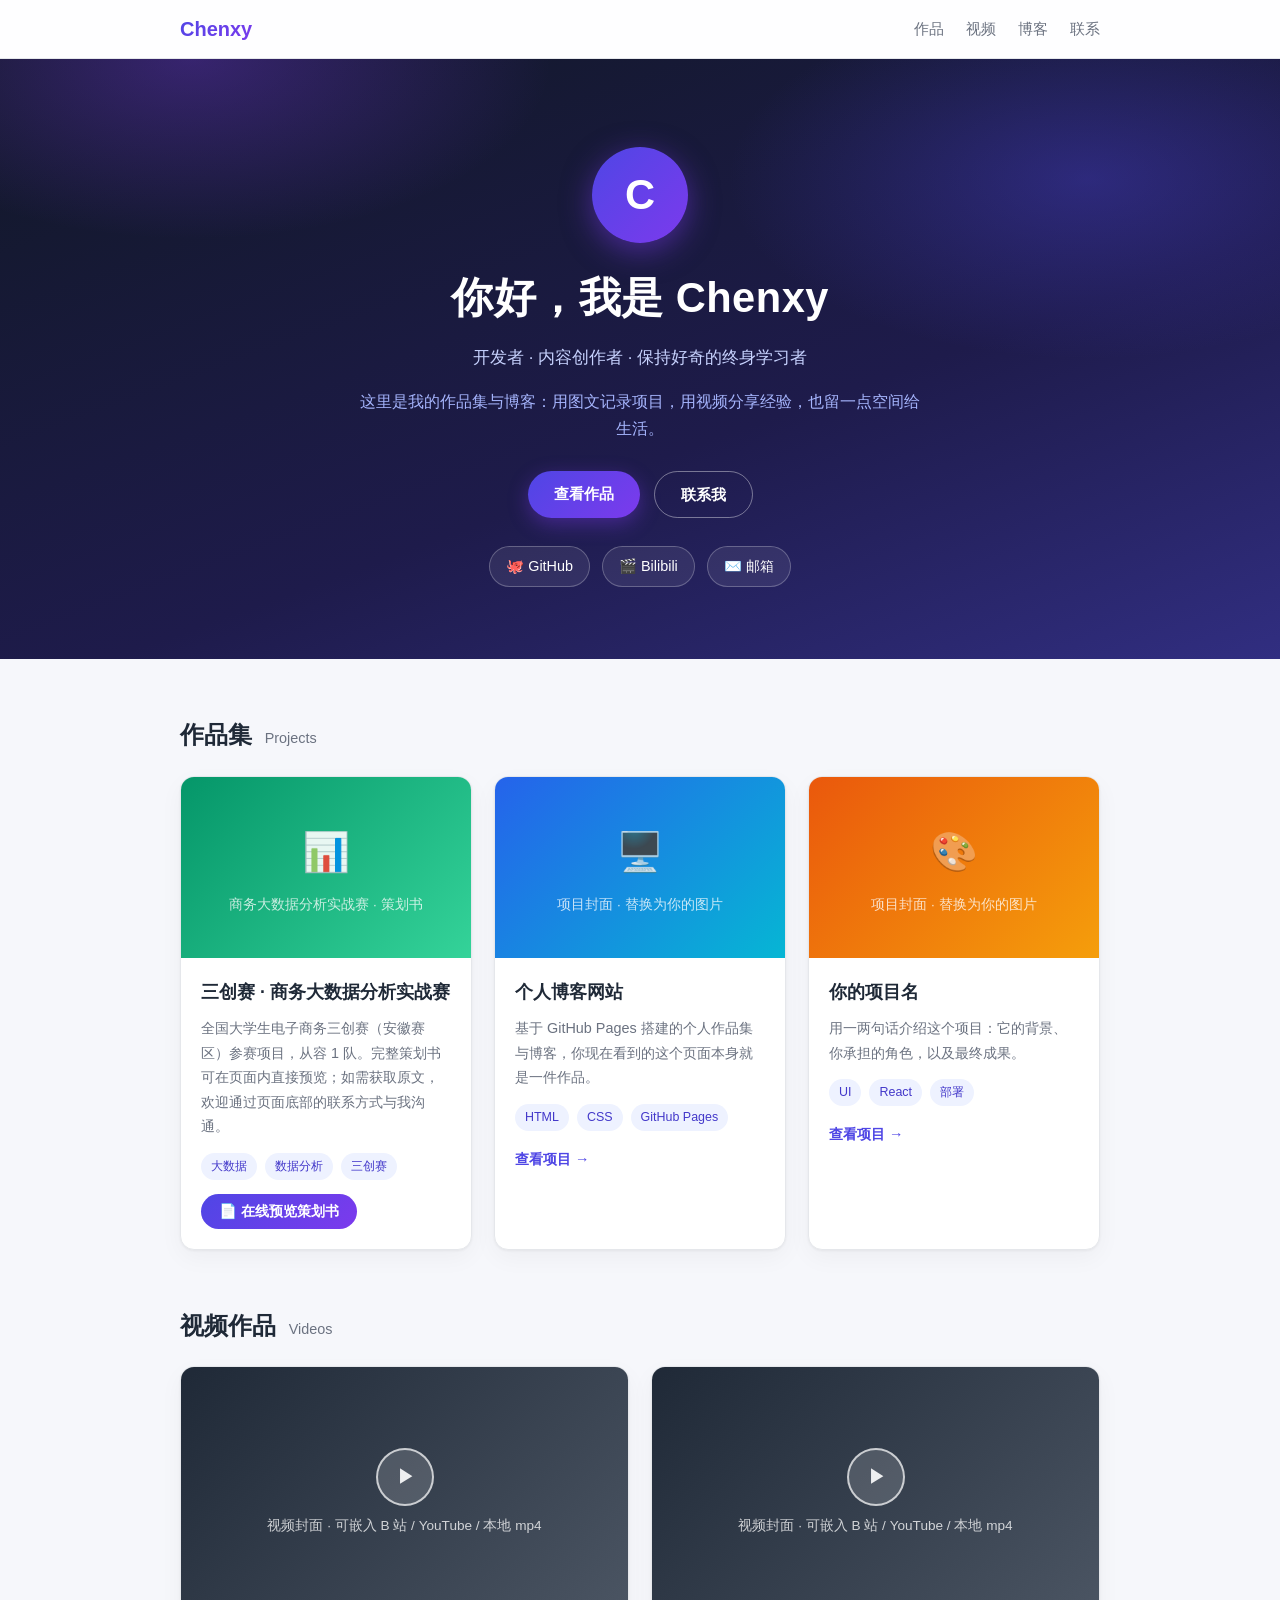
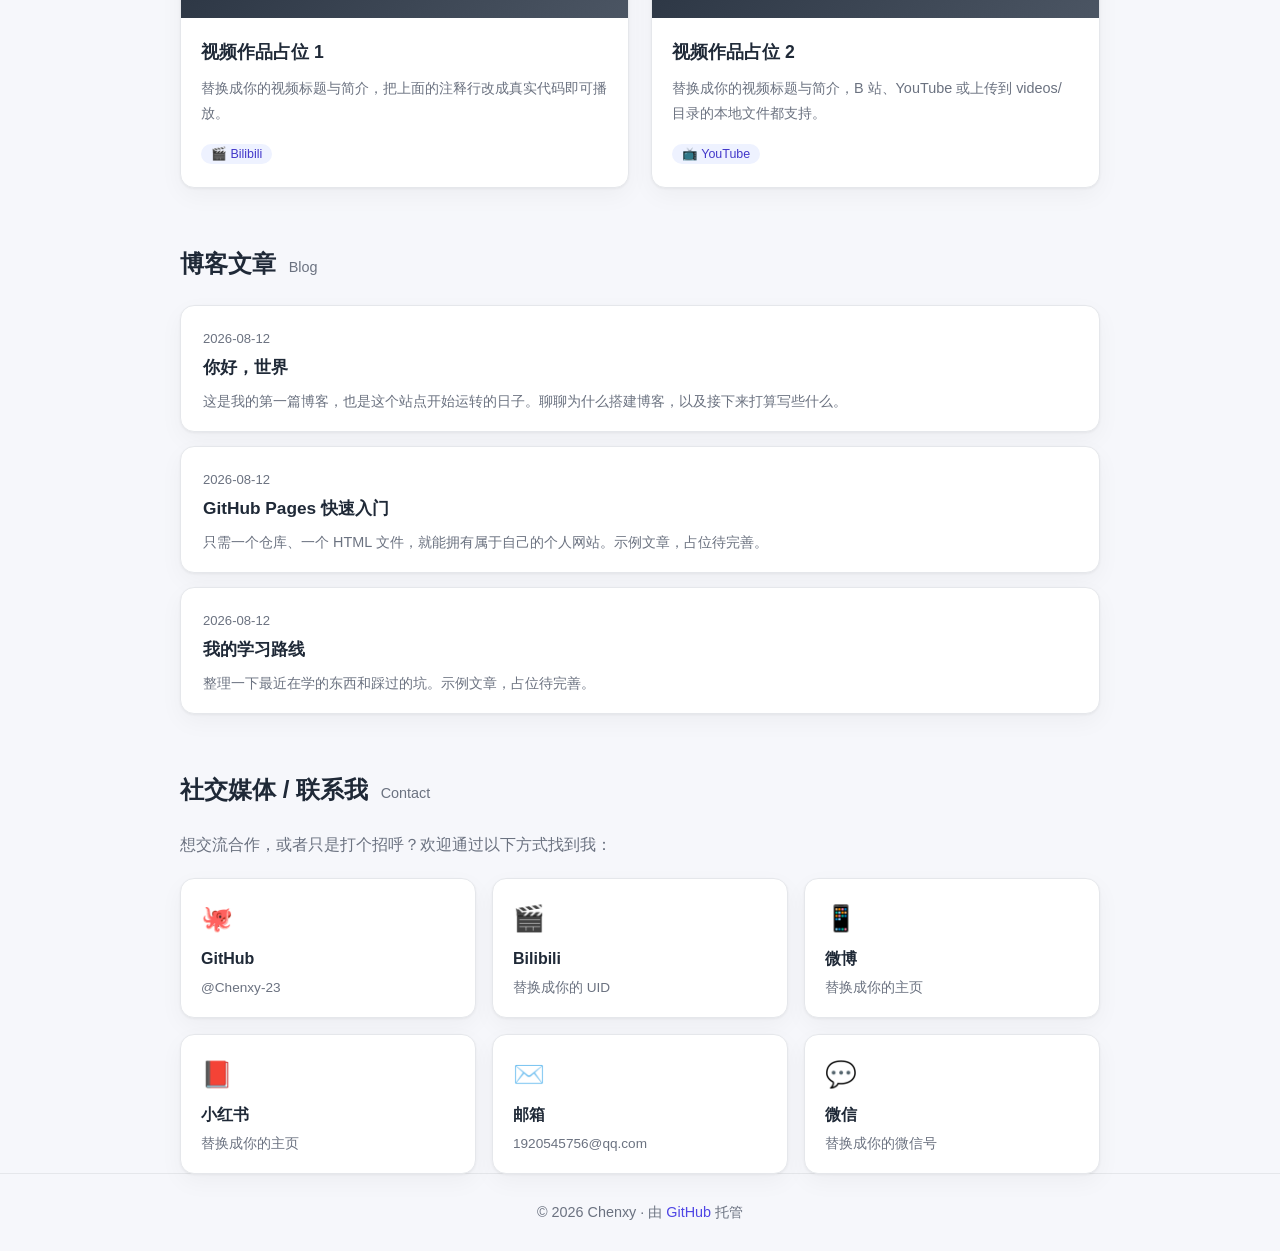
==== commit 49383c2d: "优化 PDF 预览性能与页面动效 - PDF 压缩至 2.1MB（原 5.3MB）并线性化，支持流式加载 - viewer.js 增加 LRU 渲染缓存、相邻页预渲染、DPR 上限 - PDF 弹窗改" ====
--- a/index.html
+++ b/index.html
@@ -45,7 +45,7 @@
       <h2 class="section-title">作品集 <span class="section-sub">Projects</span></h2>
       <div class="work-grid">
 
-        <article class="card work">
+        <article class="card work reveal">
           <!-- 封面图：把策划书首页导出成图片放到 assets/projects/ 后，取消下面这行注释 -->
           <!-- <img class="work-media" src="assets/projects/sanchuangsai-cover.png" alt="三创赛策划书封面"> -->
           <div class="work-media ph-green">
@@ -62,7 +62,7 @@
           </div>
         </article>
 
-        <article class="card work">
+        <article class="card work reveal">
           <!-- 替换封面图片：把下面这行注释去掉，改成你的图片路径 -->
           <!-- <img class="work-media" src="assets/project-1.png" alt="个人博客网站截图"> -->
           <div class="work-media ph-blue">
@@ -79,7 +79,7 @@
           </div>
         </article>
 
-        <article class="card work">
+        <article class="card work reveal">
           <!-- <img class="work-media" src="assets/project-3.png" alt="项目三截图"> -->
           <div class="work-media ph-orange">
             <span class="ph-emoji">🎨</span>
@@ -103,7 +103,7 @@
       <h2 class="section-title">视频作品 <span class="section-sub">Videos</span></h2>
       <div class="video-grid">
 
-        <article class="card video-card">
+        <article class="card video-card reveal">
           <!-- 替换方式一：B 站嵌入
           <iframe class="video-embed" src="https://player.bilibili.com/player.html?bvid=BV1xxxxxxxxx" scrolling="no" border="0" frameborder="no" allowfullscreen="true"></iframe>
           -->
@@ -124,7 +124,7 @@
           </div>
         </article>
 
-        <article class="card video-card">
+        <article class="card video-card reveal">
           <!-- <iframe class="video-embed" src="https://player.bilibili.com/player.html?bvid=BV1yyyyyyyyy" scrolling="no" border="0" frameborder="no" allowfullscreen="true"></iframe> -->
           <div class="video-thumb ph-video">
             <span class="play-btn">▶</span>
@@ -145,7 +145,7 @@
       <h2 class="section-title">博客文章 <span class="section-sub">Blog</span></h2>
       <div class="post-list">
 
-        <article class="card post">
+        <article class="card post reveal">
           <div class="post-body">
             <time class="post-date" datetime="2026-08-12">2026-08-12</time>
             <h3 class="post-title"><a href="posts/hello-world.html">你好，世界</a></h3>
@@ -153,7 +153,7 @@
           </div>
         </article>
 
-        <article class="card post">
+        <article class="card post reveal">
           <div class="post-body">
             <time class="post-date" datetime="2026-08-12">2026-08-12</time>
             <h3 class="post-title"><a href="#">GitHub Pages 快速入门</a></h3>
@@ -161,7 +161,7 @@
           </div>
         </article>
 
-        <article class="card post">
+        <article class="card post reveal">
           <div class="post-body">
             <time class="post-date" datetime="2026-08-12">2026-08-12</time>
             <h3 class="post-title"><a href="#">我的学习路线</a></h3>
@@ -177,32 +177,32 @@
       <h2 class="section-title">社交媒体 / 联系我 <span class="section-sub">Contact</span></h2>
       <p class="section-desc">想交流合作，或者只是打个招呼？欢迎通过以下方式找到我：</p>
       <div class="contact-grid">
-        <a class="contact-card" href="https://github.com/Chenxy-23" target="_blank" rel="noopener">
+        <a class="contact-card reveal" href="https://github.com/Chenxy-23" target="_blank" rel="noopener">
           <span class="contact-icon">🐙</span>
           <span class="contact-name">GitHub</span>
           <span class="contact-value">@Chenxy-23</span>
         </a>
-        <a class="contact-card" href="https://space.bilibili.com/" target="_blank" rel="noopener">
+        <a class="contact-card reveal" href="https://space.bilibili.com/" target="_blank" rel="noopener">
           <span class="contact-icon">🎬</span>
           <span class="contact-name">Bilibili</span>
           <span class="contact-value">替换成你的 UID</span>
         </a>
-        <a class="contact-card" href="#" target="_blank" rel="noopener">
+        <a class="contact-card reveal" href="#" target="_blank" rel="noopener">
           <span class="contact-icon">📱</span>
           <span class="contact-name">微博</span>
           <span class="contact-value">替换成你的主页</span>
         </a>
-        <a class="contact-card" href="#" target="_blank" rel="noopener">
+        <a class="contact-card reveal" href="#" target="_blank" rel="noopener">
           <span class="contact-icon">📕</span>
           <span class="contact-name">小红书</span>
           <span class="contact-value">替换成你的主页</span>
         </a>
-        <a class="contact-card" href="mailto:1920545756@qq.com">
+        <a class="contact-card reveal" href="mailto:1920545756@qq.com">
           <span class="contact-icon">✉️</span>
           <span class="contact-name">邮箱</span>
           <span class="contact-value">1920545756@qq.com</span>
         </a>
-        <a class="contact-card" href="#">
+        <a class="contact-card reveal" href="#">
           <span class="contact-icon">💬</span>
           <span class="contact-name">微信</span>
           <span class="contact-value">替换成你的微信号</span>
@@ -224,17 +224,31 @@
         <strong>三创赛 · 商务大数据分析实战赛 策划书（预览）</strong>
         <button class="modal-close" type="button" onclick="closePdfPreview()" aria-label="关闭预览">✕</button>
       </div>
-      <iframe class="pdf-frame" id="pdf-preview-frame" title="策划书预览" oncontextmenu="return false"></iframe>
+      <!-- 预留加载提示；iframe 首次打开时才创建，避免占位 -->
+      <div class="pdf-frame pdf-frame-loading" id="pdf-frame-loading">正在准备预览…</div>
+      <iframe class="pdf-frame" id="pdf-preview-frame" title="策划书预览" oncontextmenu="return false" hidden></iframe>
     </div>
   </div>
 
   <script>
     var pdfModal = document.getElementById('pdf-preview-modal');
     var pdfFrame = document.getElementById('pdf-preview-frame');
+    var pdfLoading = document.getElementById('pdf-frame-loading');
+    var pdfLoaded = false;
 
     function openPdfPreview() {
-      if (!pdfFrame.src) {
-        pdfFrame.src = 'assets/projects/%E4%B8%89%E5%88%9B%E8%B5%9B-%E5%95%86%E5%8A%A1%E5%A4%A7%E6%95%B0%E6%8D%AE%E5%88%86%E6%9E%90%E5%AE%9E%E6%88%98%E8%B5%9B-%E7%AD%96%E5%88%92%E4%B9%A6.pdf#toolbar=0&navpanes=0&view=FitH';
+      if (!pdfLoaded) {
+        // 首次打开才加载 iframe（懒加载），并显示过渡提示
+        pdfLoading.hidden = false;
+        pdfFrame.onload = function () {
+          pdfLoaded = true;
+          pdfLoading.hidden = true;
+          pdfFrame.hidden = false;
+        };
+        pdfFrame.onerror = function () {
+          pdfLoading.textContent = '预览加载失败，请稍后重试';
+        };
+        pdfFrame.src = 'assets/projects/pdf-viewer.html';
       }
       pdfModal.classList.add('open');
       pdfModal.setAttribute('aria-hidden', 'false');
@@ -258,6 +272,23 @@
         closePdfPreview();
       }
     });
+
+    // ===== 滚动进入动画 =====
+    var revealEls = document.querySelectorAll('.reveal');
+    if ('IntersectionObserver' in window) {
+      var revealObserver = new IntersectionObserver(function (entries) {
+        entries.forEach(function (entry) {
+          if (entry.isIntersecting) {
+            entry.target.classList.add('is-visible');
+            revealObserver.unobserve(entry.target);
+          }
+        });
+      }, { threshold: 0.12 });
+      revealEls.forEach(function (el) { revealObserver.observe(el); });
+    } else {
+      // 旧浏览器直接全部显示
+      revealEls.forEach(function (el) { el.classList.add('is-visible'); });
+    }
   </script>
 </body>
 </html>
--- a/style.css
+++ b/style.css
@@ -40,6 +40,27 @@
   padding: 0 20px;
 }
 
+/* ===== 滚动进入动画 ===== */
+.reveal {
+  opacity: 0;
+  transform: translateY(18px);
+  transition: opacity 0.55s ease, transform 0.55s ease;
+  will-change: opacity, transform;
+}
+
+.reveal.is-visible {
+  opacity: 1;
+  transform: translateY(0);
+}
+
+@media (prefers-reduced-motion: reduce) {
+  .reveal {
+    opacity: 1;
+    transform: none;
+    transition: none;
+  }
+}
+
 /* ===== 顶部导航 ===== */
 .site-nav {
   position: sticky;
@@ -378,6 +399,16 @@
   background: #525659;
 }
 
+/* 首次打开 PDF 前的过渡占位 */
+.pdf-frame-loading {
+  display: flex;
+  align-items: center;
+  justify-content: center;
+  color: #d1d5db;
+  font-size: 0.95rem;
+  background: #1f2937;
+}
+
 /* ===== 视频区 ===== */
 .video-grid {
   display: grid;
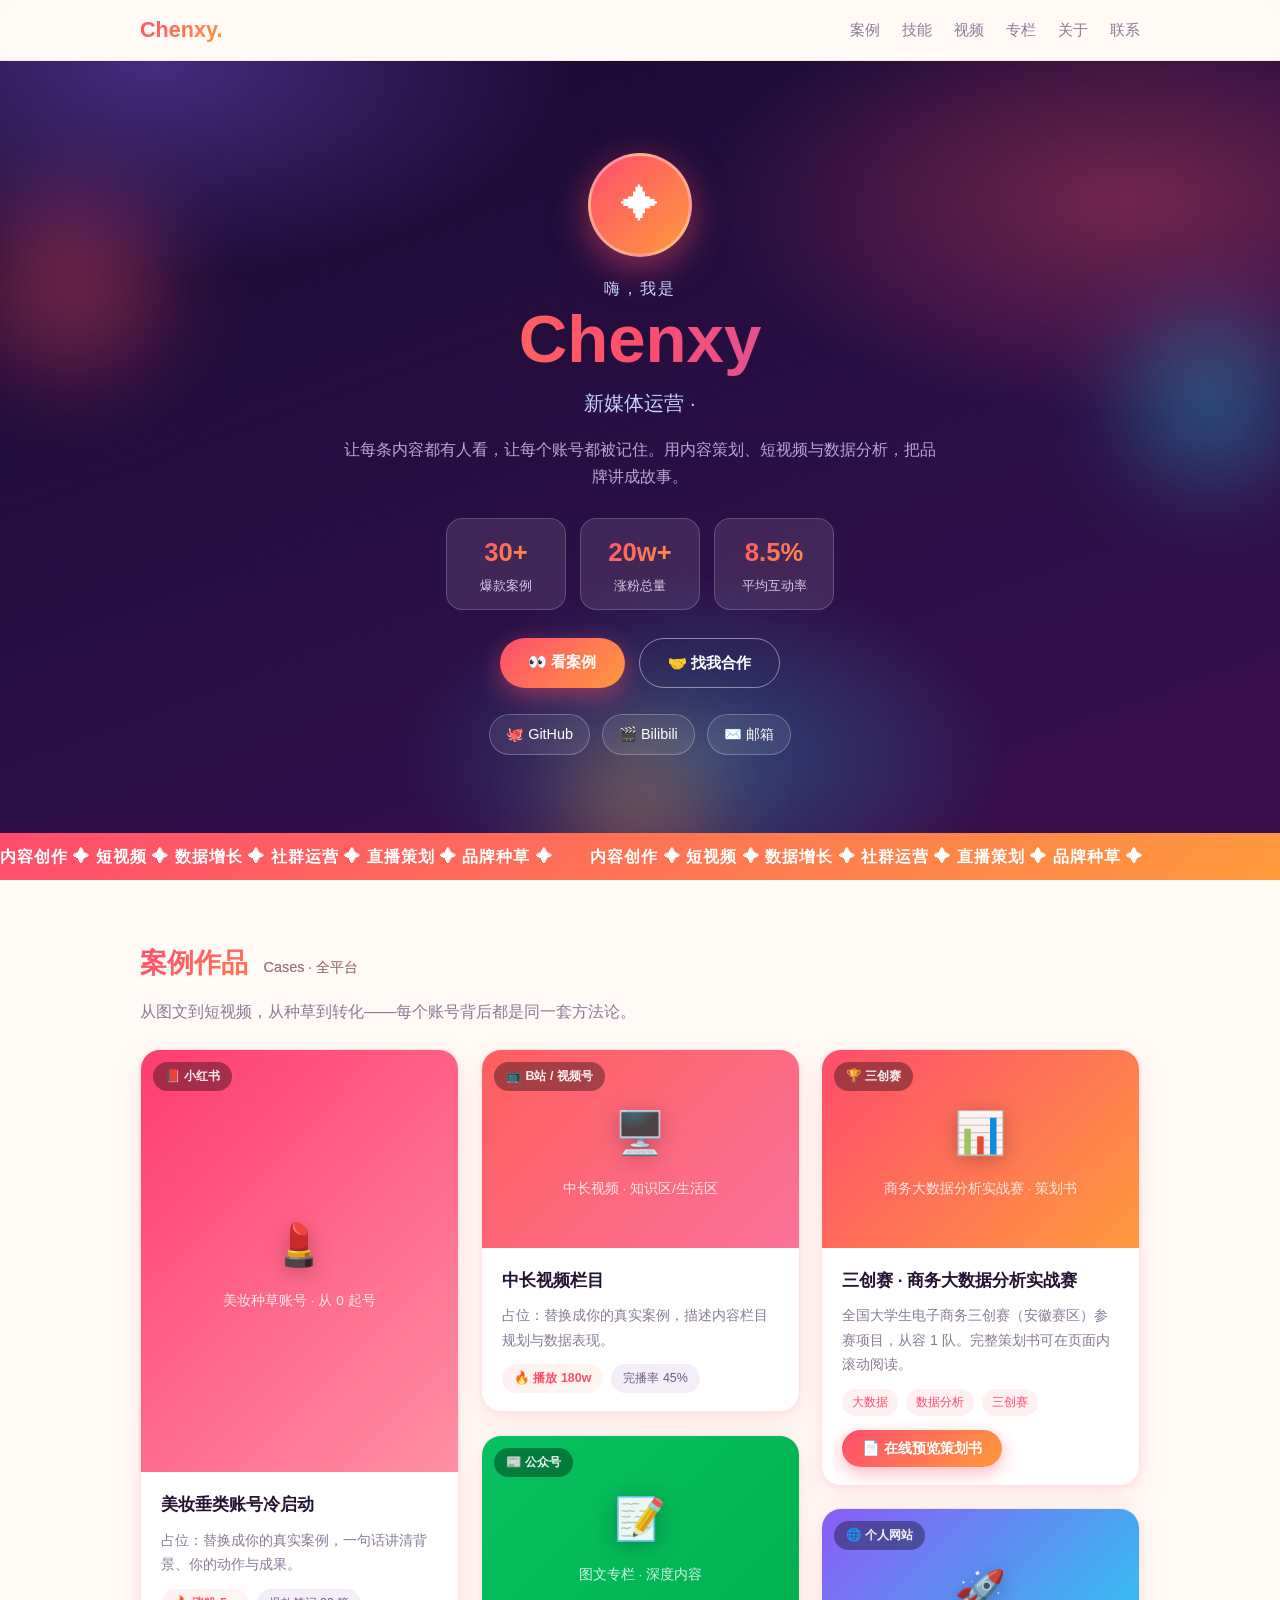
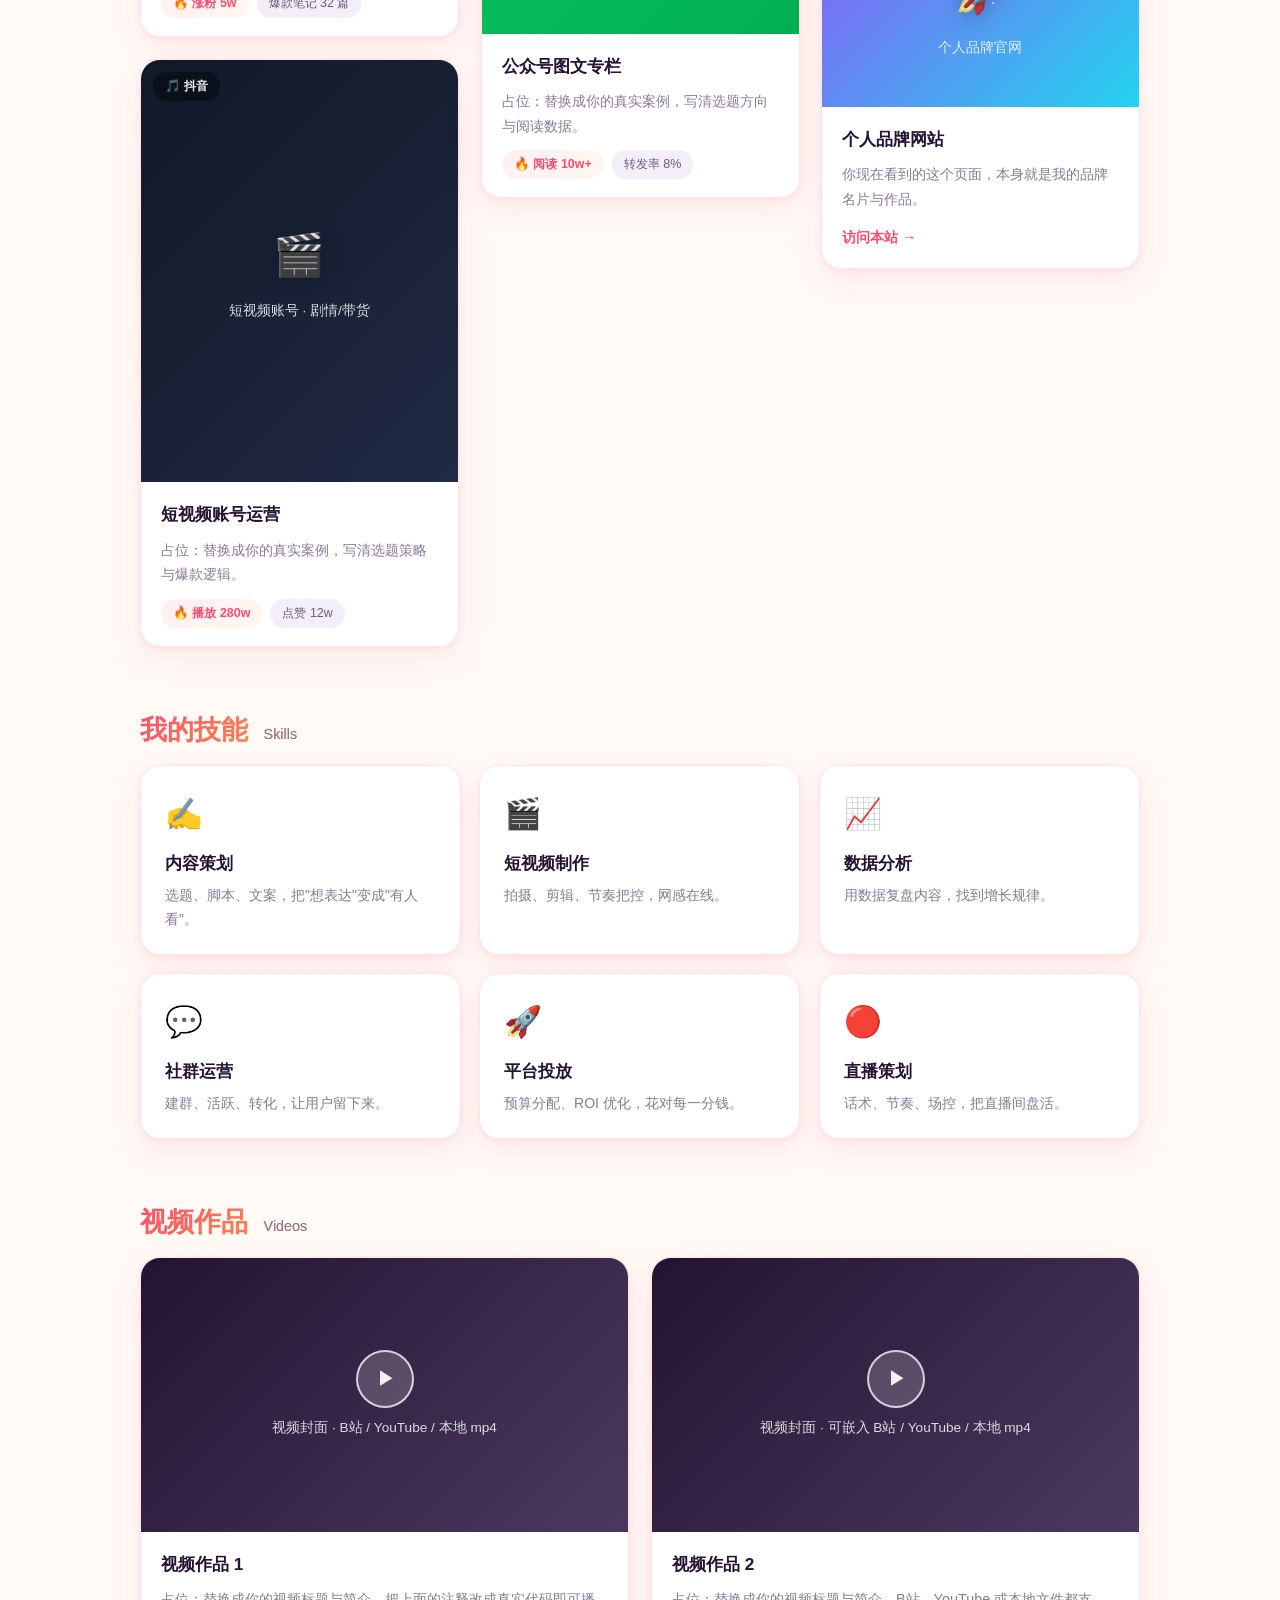
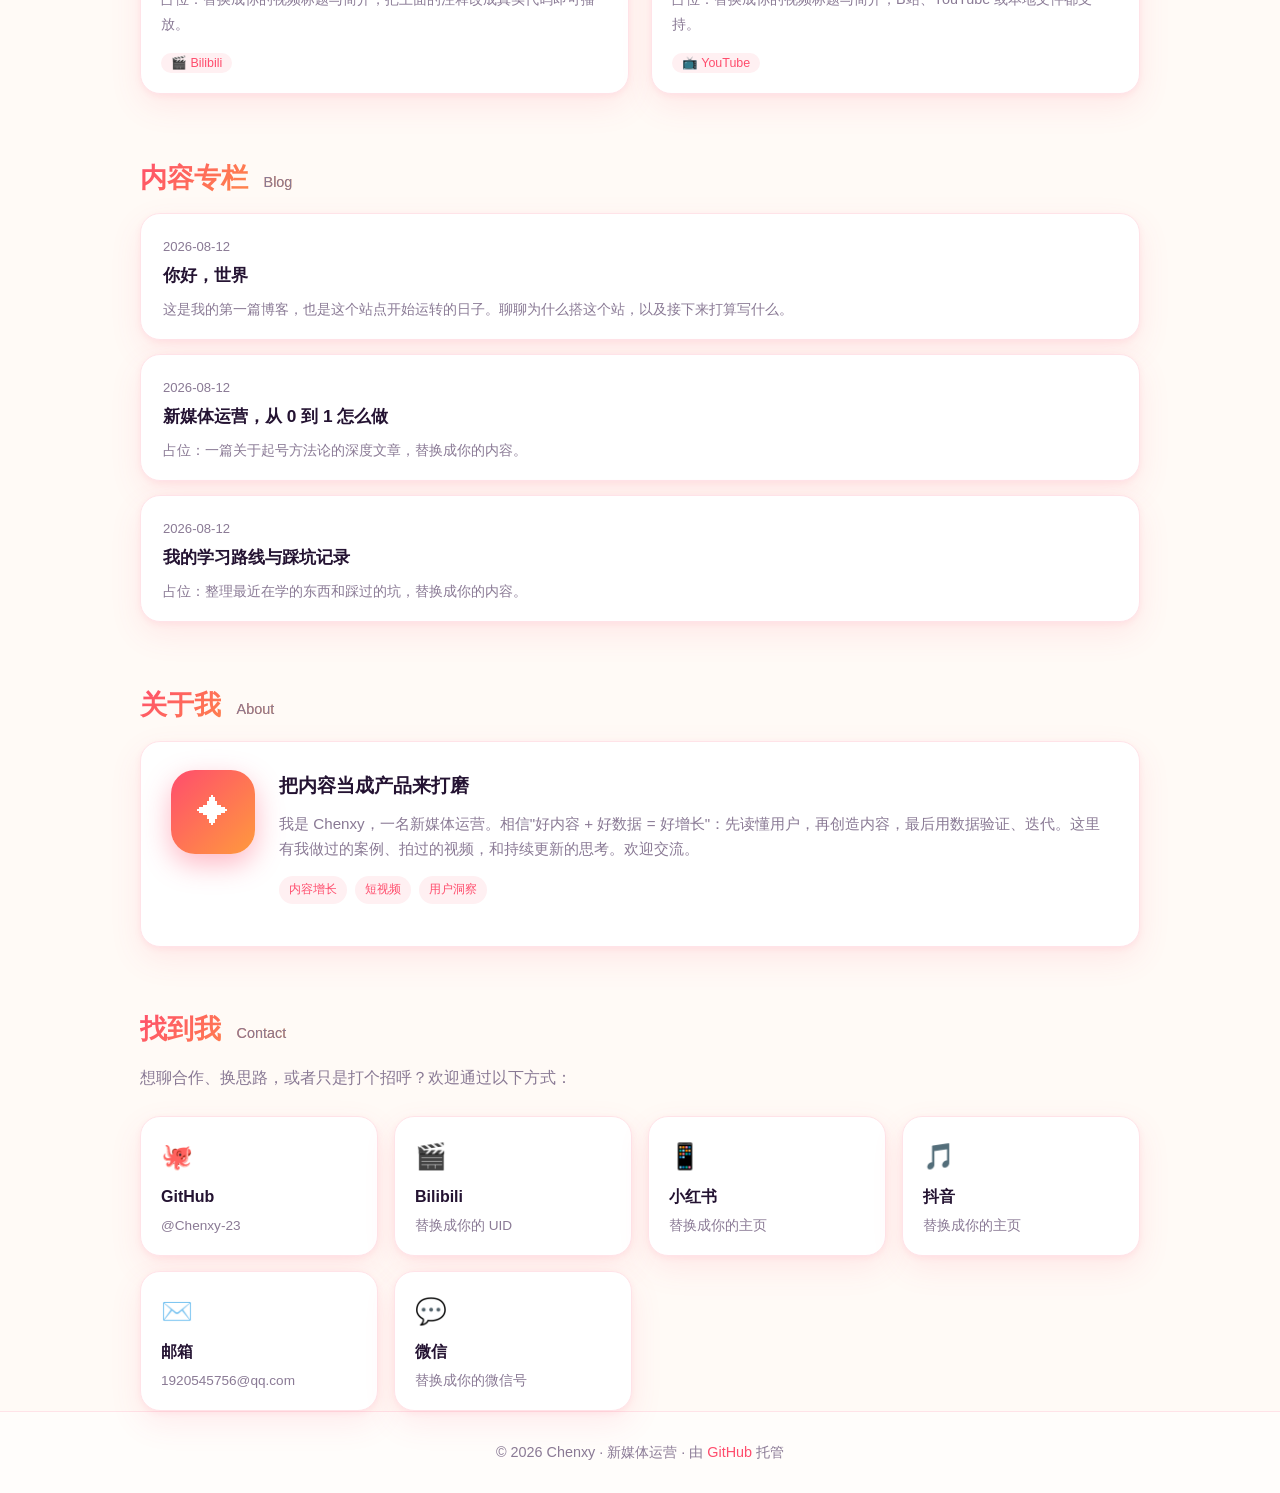
==== commit a0cd105c: "重构为新媒体运营作品集风格并修复 PDF 滚动阅读 - PDF 预览改为连续滚动模式：滚轮/触摸翻页、懒加载渲染、Ctrl+滚轮缩放 - 页面重设计为潮流活力风：浮动光斑 hero、打字机副标题、数据" ====
--- a/index.html
+++ b/index.html
@@ -3,33 +3,48 @@
 <head>
   <meta charset="UTF-8">
   <meta name="viewport" content="width=device-width, initial-scale=1.0">
-  <meta name="description" content="Chenxy 的个人作品集与博客：项目图文、视频作品与日常分享。">
-  <title>Chenxy | 作品集与博客</title>
+  <meta name="description" content="Chenxy 的新媒体运营作品集：内容案例、视频作品与个人博客。">
+  <title>Chenxy · 新媒体运营作品集</title>
   <link rel="icon" type="image/svg+xml" href="favicon.svg">
   <link rel="stylesheet" href="style.css">
 </head>
 <body>
   <nav class="site-nav">
     <div class="container nav-inner">
-      <a class="nav-brand" href="#home">Chenxy</a>
+      <a class="nav-brand" href="#home">Chenxy<span class="nav-brand-dot">.</span></a>
       <div class="nav-links">
-        <a href="#works">作品</a>
+        <a href="#works">案例</a>
+        <a href="#skills">技能</a>
         <a href="#videos">视频</a>
-        <a href="#blog">博客</a>
+        <a href="#blog">专栏</a>
+        <a href="#about">关于</a>
         <a href="#contact">联系</a>
       </div>
     </div>
   </nav>
 
+  <!-- ============ 首屏 Hero ============ -->
   <header id="home" class="hero">
+    <div class="hero-blob blob-1"></div>
+    <div class="hero-blob blob-2"></div>
+    <div class="hero-blob blob-3"></div>
     <div class="container hero-inner">
-      <div class="avatar">C</div>
-      <h1 class="hero-title">你好，我是 Chenxy</h1>
-      <p class="hero-sub">开发者 · 内容创作者 · 保持好奇的终身学习者</p>
-      <p class="hero-desc">这里是我的作品集与博客：用图文记录项目，用视频分享经验，也留一点空间给生活。</p>
+      <div class="avatar">✦</div>
+      <p class="hero-kicker">嗨，我是</p>
+      <h1 class="hero-title">Chenxy</h1>
+      <p class="hero-sub">
+        <span class="hero-label">新媒体运营 ·</span>
+        <span class="typed" id="typed">内容策划</span>
+      </p>
+      <p class="hero-desc">让每条内容都有人看，让每个账号都被记住。用内容策划、短视频与数据分析，把品牌讲成故事。</p>
+      <div class="hero-stats">
+        <div class="stat-pill"><b>30+</b><span>爆款案例</span></div>
+        <div class="stat-pill"><b>20w+</b><span>涨粉总量</span></div>
+        <div class="stat-pill"><b>8.5%</b><span>平均互动率</span></div>
+      </div>
       <div class="hero-actions">
-        <a class="btn btn-primary" href="#works">查看作品</a>
-        <a class="btn btn-ghost" href="#contact">联系我</a>
+        <a class="btn btn-primary" href="#works">👀 看案例</a>
+        <a class="btn btn-ghost" href="#contact">🤝 找我合作</a>
       </div>
       <div class="hero-social">
         <a class="social-pill" href="https://github.com/Chenxy-23" target="_blank" rel="noopener">🐙 GitHub</a>
@@ -39,22 +54,99 @@
     </div>
   </header>
 
+  <!-- 跑马灯标语条 -->
+  <div class="marquee" aria-hidden="true">
+    <div class="marquee-track">
+      <span>内容创作 ✦ 短视频 ✦ 数据增长 ✦ 社群运营 ✦ 直播策划 ✦ 品牌种草 ✦</span>
+      <span>内容创作 ✦ 短视频 ✦ 数据增长 ✦ 社群运营 ✦ 直播策划 ✦ 品牌种草 ✦</span>
+    </div>
+  </div>
+
   <main class="container">
-    <!-- ============ 作品集 ============ -->
+    <!-- ============ 案例作品（全平台混合） ============ -->
     <section id="works" class="section">
-      <h2 class="section-title">作品集 <span class="section-sub">Projects</span></h2>
-      <div class="work-grid">
-
+      <h2 class="section-title">案例作品 <span class="section-sub">Cases · 全平台</span></h2>
+      <p class="section-desc">从图文到短视频，从种草到转化——每个账号背后都是同一套方法论。</p>
+      <div class="masonry">
+
+        <!-- 小红书竖版案例 -->
+        <article class="card work tall reveal">
+          <div class="work-media ph-xhs">
+            <span class="platform-badge">📕 小红书</span>
+            <span class="ph-emoji">💄</span>
+            <span class="ph-text">美妆种草账号 · 从 0 起号</span>
+          </div>
+          <div class="work-body">
+            <h3>美妆垂类账号冷启动</h3>
+            <p>占位：替换成你的真实案例，一句话讲清背景、你的动作与成果。</p>
+            <div class="result-chips">
+              <span class="chip chip-hot">🔥 涨粉 5w</span>
+              <span class="chip">爆款笔记 32 篇</span>
+            </div>
+          </div>
+        </article>
+
+        <!-- 抖音竖版案例 -->
+        <article class="card work tall reveal">
+          <div class="work-media ph-dy">
+            <span class="platform-badge">🎵 抖音</span>
+            <span class="ph-emoji">🎬</span>
+            <span class="ph-text">短视频账号 · 剧情/带货</span>
+          </div>
+          <div class="work-body">
+            <h3>短视频账号运营</h3>
+            <p>占位：替换成你的真实案例，写清选题策略与爆款逻辑。</p>
+            <div class="result-chips">
+              <span class="chip chip-hot">🔥 播放 280w</span>
+              <span class="chip">点赞 12w</span>
+            </div>
+          </div>
+        </article>
+
+        <!-- B站 / 视频号横版 -->
+        <article class="card work wide reveal">
+          <div class="work-media ph-bili">
+            <span class="platform-badge">📺 B站 / 视频号</span>
+            <span class="ph-emoji">🖥️</span>
+            <span class="ph-text">中长视频 · 知识区/生活区</span>
+          </div>
+          <div class="work-body">
+            <h3>中长视频栏目</h3>
+            <p>占位：替换成你的真实案例，描述内容栏目规划与数据表现。</p>
+            <div class="result-chips">
+              <span class="chip chip-hot">🔥 播放 180w</span>
+              <span class="chip">完播率 45%</span>
+            </div>
+          </div>
+        </article>
+
+        <!-- 公众号图文方版 -->
         <article class="card work reveal">
-          <!-- 封面图：把策划书首页导出成图片放到 assets/projects/ 后，取消下面这行注释 -->
-          <!-- <img class="work-media" src="assets/projects/sanchuangsai-cover.png" alt="三创赛策划书封面"> -->
-          <div class="work-media ph-green">
+          <div class="work-media ph-gzh">
+            <span class="platform-badge">📰 公众号</span>
+            <span class="ph-emoji">📝</span>
+            <span class="ph-text">图文专栏 · 深度内容</span>
+          </div>
+          <div class="work-body">
+            <h3>公众号图文专栏</h3>
+            <p>占位：替换成你的真实案例，写清选题方向与阅读数据。</p>
+            <div class="result-chips">
+              <span class="chip chip-hot">🔥 阅读 10w+</span>
+              <span class="chip">转发率 8%</span>
+            </div>
+          </div>
+        </article>
+
+        <!-- 三创赛策划书（真实项目，保留 PDF 预览） -->
+        <article class="card work wide reveal">
+          <div class="work-media ph-project">
+            <span class="platform-badge">🏆 三创赛</span>
             <span class="ph-emoji">📊</span>
             <span class="ph-text">商务大数据分析实战赛 · 策划书</span>
           </div>
           <div class="work-body">
             <h3>三创赛 · 商务大数据分析实战赛</h3>
-            <p>全国大学生电子商务三创赛（安徽赛区）参赛项目，从容 1 队。完整策划书可在页面内直接预览；如需获取原文，欢迎通过页面底部的联系方式与我沟通。</p>
+            <p>全国大学生电子商务三创赛（安徽赛区）参赛项目，从容 1 队。完整策划书可在页面内滚动阅读。</p>
             <div class="tags">
               <span>大数据</span><span>数据分析</span><span>三创赛</span>
             </div>
@@ -62,39 +154,33 @@
           </div>
         </article>
 
+        <!-- 个人博客网站 -->
         <article class="card work reveal">
-          <!-- 替换封面图片：把下面这行注释去掉，改成你的图片路径 -->
-          <!-- <img class="work-media" src="assets/project-1.png" alt="个人博客网站截图"> -->
-          <div class="work-media ph-blue">
-            <span class="ph-emoji">🖥️</span>
-            <span class="ph-text">项目封面 · 替换为你的图片</span>
-          </div>
-          <div class="work-body">
-            <h3>个人博客网站</h3>
-            <p>基于 GitHub Pages 搭建的个人作品集与博客，你现在看到的这个页面本身就是一件作品。</p>
-            <div class="tags">
-              <span>HTML</span><span>CSS</span><span>GitHub Pages</span>
-            </div>
-            <a class="work-link" href="https://chenxy-23.github.io/" target="_blank" rel="noopener">查看项目 →</a>
-          </div>
-        </article>
-
-        <article class="card work reveal">
-          <!-- <img class="work-media" src="assets/project-3.png" alt="项目三截图"> -->
-          <div class="work-media ph-orange">
-            <span class="ph-emoji">🎨</span>
-            <span class="ph-text">项目封面 · 替换为你的图片</span>
-          </div>
-          <div class="work-body">
-            <h3>你的项目名</h3>
-            <p>用一两句话介绍这个项目：它的背景、你承担的角色，以及最终成果。</p>
-            <div class="tags">
-              <span>UI</span><span>React</span><span>部署</span>
-            </div>
-            <a class="work-link" href="#" target="_blank" rel="noopener">查看项目 →</a>
-          </div>
-        </article>
-
+          <div class="work-media ph-web">
+            <span class="platform-badge">🌐 个人网站</span>
+            <span class="ph-emoji">🚀</span>
+            <span class="ph-text">个人品牌官网</span>
+          </div>
+          <div class="work-body">
+            <h3>个人品牌网站</h3>
+            <p>你现在看到的这个页面，本身就是我的品牌名片与作品。</p>
+            <a class="work-link" href="https://chenxy-23.github.io/" target="_blank" rel="noopener">访问本站 →</a>
+          </div>
+        </article>
+
+      </div>
+    </section>
+
+    <!-- ============ 技能栈 ============ -->
+    <section id="skills" class="section">
+      <h2 class="section-title">我的技能 <span class="section-sub">Skills</span></h2>
+      <div class="skills-grid">
+        <div class="skill-card reveal"><span class="skill-icon">✍️</span><h3>内容策划</h3><p>选题、脚本、文案，把"想表达"变成"有人看"。</p></div>
+        <div class="skill-card reveal"><span class="skill-icon">🎬</span><h3>短视频制作</h3><p>拍摄、剪辑、节奏把控，网感在线。</p></div>
+        <div class="skill-card reveal"><span class="skill-icon">📈</span><h3>数据分析</h3><p>用数据复盘内容，找到增长规律。</p></div>
+        <div class="skill-card reveal"><span class="skill-icon">💬</span><h3>社群运营</h3><p>建群、活跃、转化，让用户留下来。</p></div>
+        <div class="skill-card reveal"><span class="skill-icon">🚀</span><h3>平台投放</h3><p>预算分配、ROI 优化，花对每一分钱。</p></div>
+        <div class="skill-card reveal"><span class="skill-icon">🔴</span><h3>直播策划</h3><p>话术、节奏、场控，把直播间盘活。</p></div>
       </div>
     </section>
 
@@ -102,80 +188,82 @@
     <section id="videos" class="section">
       <h2 class="section-title">视频作品 <span class="section-sub">Videos</span></h2>
       <div class="video-grid">
-
         <article class="card video-card reveal">
-          <!-- 替换方式一：B 站嵌入
+          <!-- 嵌入方式：把下面注释改成真实 iframe 即可
           <iframe class="video-embed" src="https://player.bilibili.com/player.html?bvid=BV1xxxxxxxxx" scrolling="no" border="0" frameborder="no" allowfullscreen="true"></iframe>
-          -->
-          <!-- 替换方式二：YouTube 嵌入
-          <iframe class="video-embed" src="https://www.youtube.com/embed/你的视频ID" title="视频标题" allowfullscreen></iframe>
-          -->
-          <!-- 替换方式三：本地视频
-          <video class="video-embed" src="videos/demo.mp4" controls preload="metadata"></video>
           -->
           <div class="video-thumb ph-video">
             <span class="play-btn">▶</span>
-            <span class="ph-text">视频封面 · 可嵌入 B 站 / YouTube / 本地 mp4</span>
-          </div>
-          <div class="work-body">
-            <h3>视频作品占位 1</h3>
-            <p>替换成你的视频标题与简介，把上面的注释行改成真实代码即可播放。</p>
+            <span class="ph-text">视频封面 · B站 / YouTube / 本地 mp4</span>
+          </div>
+          <div class="work-body">
+            <h3>视频作品 1</h3>
+            <p>占位：替换成你的视频标题与简介，把上面的注释改成真实代码即可播放。</p>
             <span class="tag-platform">🎬 Bilibili</span>
           </div>
         </article>
-
         <article class="card video-card reveal">
           <!-- <iframe class="video-embed" src="https://player.bilibili.com/player.html?bvid=BV1yyyyyyyyy" scrolling="no" border="0" frameborder="no" allowfullscreen="true"></iframe> -->
           <div class="video-thumb ph-video">
             <span class="play-btn">▶</span>
-            <span class="ph-text">视频封面 · 可嵌入 B 站 / YouTube / 本地 mp4</span>
-          </div>
-          <div class="work-body">
-            <h3>视频作品占位 2</h3>
-            <p>替换成你的视频标题与简介，B 站、YouTube 或上传到 videos/ 目录的本地文件都支持。</p>
+            <span class="ph-text">视频封面 · 可嵌入 B站 / YouTube / 本地 mp4</span>
+          </div>
+          <div class="work-body">
+            <h3>视频作品 2</h3>
+            <p>占位：替换成你的视频标题与简介，B站、YouTube 或本地文件都支持。</p>
             <span class="tag-platform">📺 YouTube</span>
           </div>
         </article>
-
-      </div>
-    </section>
-
-    <!-- ============ 博客 ============ -->
+      </div>
+    </section>
+
+    <!-- ============ 内容专栏（博客） ============ -->
     <section id="blog" class="section">
-      <h2 class="section-title">博客文章 <span class="section-sub">Blog</span></h2>
+      <h2 class="section-title">内容专栏 <span class="section-sub">Blog</span></h2>
       <div class="post-list">
-
         <article class="card post reveal">
           <div class="post-body">
             <time class="post-date" datetime="2026-08-12">2026-08-12</time>
             <h3 class="post-title"><a href="posts/hello-world.html">你好，世界</a></h3>
-            <p class="post-excerpt">这是我的第一篇博客，也是这个站点开始运转的日子。聊聊为什么搭建博客，以及接下来打算写些什么。</p>
-          </div>
-        </article>
-
+            <p class="post-excerpt">这是我的第一篇博客，也是这个站点开始运转的日子。聊聊为什么搭这个站，以及接下来打算写什么。</p>
+          </div>
+        </article>
         <article class="card post reveal">
           <div class="post-body">
             <time class="post-date" datetime="2026-08-12">2026-08-12</time>
-            <h3 class="post-title"><a href="#">GitHub Pages 快速入门</a></h3>
-            <p class="post-excerpt">只需一个仓库、一个 HTML 文件，就能拥有属于自己的个人网站。示例文章，占位待完善。</p>
-          </div>
-        </article>
-
+            <h3 class="post-title"><a href="#">新媒体运营，从 0 到 1 怎么做</a></h3>
+            <p class="post-excerpt">占位：一篇关于起号方法论的深度文章，替换成你的内容。</p>
+          </div>
+        </article>
         <article class="card post reveal">
           <div class="post-body">
             <time class="post-date" datetime="2026-08-12">2026-08-12</time>
-            <h3 class="post-title"><a href="#">我的学习路线</a></h3>
-            <p class="post-excerpt">整理一下最近在学的东西和踩过的坑。示例文章，占位待完善。</p>
-          </div>
-        </article>
-
-      </div>
-    </section>
-
-    <!-- ============ 社交媒体 / 联系 ============ -->
+            <h3 class="post-title"><a href="#">我的学习路线与踩坑记录</a></h3>
+            <p class="post-excerpt">占位：整理最近在学的东西和踩过的坑，替换成你的内容。</p>
+          </div>
+        </article>
+      </div>
+    </section>
+
+    <!-- ============ 关于我 ============ -->
+    <section id="about" class="section">
+      <h2 class="section-title">关于我 <span class="section-sub">About</span></h2>
+      <div class="about-card card reveal">
+        <div class="about-avatar">✦</div>
+        <div class="about-body">
+          <h3>把内容当成产品来打磨</h3>
+          <p>我是 Chenxy，一名新媒体运营。相信"好内容 + 好数据 = 好增长"：先读懂用户，再创造内容，最后用数据验证、迭代。这里有我做过的案例、拍过的视频，和持续更新的思考。欢迎交流。</p>
+          <div class="tags">
+            <span>内容增长</span><span>短视频</span><span>用户洞察</span>
+          </div>
+        </div>
+      </div>
+    </section>
+
+    <!-- ============ 联系 ============ -->
     <section id="contact" class="section">
-      <h2 class="section-title">社交媒体 / 联系我 <span class="section-sub">Contact</span></h2>
-      <p class="section-desc">想交流合作，或者只是打个招呼？欢迎通过以下方式找到我：</p>
+      <h2 class="section-title">找到我 <span class="section-sub">Contact</span></h2>
+      <p class="section-desc">想聊合作、换思路，或者只是打个招呼？欢迎通过以下方式：</p>
       <div class="contact-grid">
         <a class="contact-card reveal" href="https://github.com/Chenxy-23" target="_blank" rel="noopener">
           <span class="contact-icon">🐙</span>
@@ -189,12 +277,12 @@
         </a>
         <a class="contact-card reveal" href="#" target="_blank" rel="noopener">
           <span class="contact-icon">📱</span>
-          <span class="contact-name">微博</span>
+          <span class="contact-name">小红书</span>
           <span class="contact-value">替换成你的主页</span>
         </a>
         <a class="contact-card reveal" href="#" target="_blank" rel="noopener">
-          <span class="contact-icon">📕</span>
-          <span class="contact-name">小红书</span>
+          <span class="contact-icon">🎵</span>
+          <span class="contact-name">抖音</span>
           <span class="contact-value">替换成你的主页</span>
         </a>
         <a class="contact-card reveal" href="mailto:1920545756@qq.com">
@@ -213,24 +301,37 @@
 
   <footer class="site-footer">
     <div class="container">
-      <p>© 2026 Chenxy · 由 <a href="https://github.com/Chenxy-23">GitHub</a> 托管</p>
+      <p>© 2026 Chenxy · 新媒体运营 · 由 <a href="https://github.com/Chenxy-23">GitHub</a> 托管</p>
     </div>
   </footer>
 
-  <!-- 策划书预览弹窗（仅页面内预览，不提供下载入口） -->
+  <!-- 策划书预览弹窗（页面内滚动阅读，不提供下载入口） -->
   <div class="modal-overlay" id="pdf-preview-modal" aria-hidden="true">
     <div class="modal-box" role="dialog" aria-label="策划书预览">
       <div class="modal-head">
-        <strong>三创赛 · 商务大数据分析实战赛 策划书（预览）</strong>
+        <strong>三创赛 · 商务大数据分析实战赛 策划书（滚动阅读）</strong>
         <button class="modal-close" type="button" onclick="closePdfPreview()" aria-label="关闭预览">✕</button>
       </div>
-      <!-- 预留加载提示；iframe 首次打开时才创建，避免占位 -->
       <div class="pdf-frame pdf-frame-loading" id="pdf-frame-loading">正在准备预览…</div>
       <iframe class="pdf-frame" id="pdf-preview-frame" title="策划书预览" oncontextmenu="return false" hidden></iframe>
     </div>
   </div>
 
   <script>
+    // ===== 打字机副标题 =====
+    var words = ['内容策划', '短视频增长', '数据驱动', '品牌种草', '社群运营'];
+    var typedEl = document.getElementById('typed');
+    var wi = 0, ci = 0, deleting = false;
+    (function tick() {
+      var word = words[wi];
+      typedEl.textContent = word.slice(0, ci);
+      if (!deleting && ci < word.length) { ci++; setTimeout(tick, 120); }
+      else if (!deleting) { deleting = true; setTimeout(tick, 1600); }
+      else if (ci > 0) { ci--; setTimeout(tick, 45); }
+      else { deleting = false; wi = (wi + 1) % words.length; setTimeout(tick, 300); }
+    })();
+
+    // ===== 策划书预览弹窗 =====
     var pdfModal = document.getElementById('pdf-preview-modal');
     var pdfFrame = document.getElementById('pdf-preview-frame');
     var pdfLoading = document.getElementById('pdf-frame-loading');
@@ -238,7 +339,6 @@
 
     function openPdfPreview() {
       if (!pdfLoaded) {
-        // 首次打开才加载 iframe（懒加载），并显示过渡提示
         pdfLoading.hidden = false;
         pdfFrame.onload = function () {
           pdfLoaded = true;
@@ -262,15 +362,10 @@
     }
 
     pdfModal.addEventListener('click', function (e) {
-      if (e.target === pdfModal) {
-        closePdfPreview();
-      }
+      if (e.target === pdfModal) closePdfPreview();
     });
-
     document.addEventListener('keydown', function (e) {
-      if (e.key === 'Escape') {
-        closePdfPreview();
-      }
+      if (e.key === 'Escape') closePdfPreview();
     });
 
     // ===== 滚动进入动画 =====
@@ -286,7 +381,6 @@
       }, { threshold: 0.12 });
       revealEls.forEach(function (el) { revealObserver.observe(el); });
     } else {
-      // 旧浏览器直接全部显示
       revealEls.forEach(function (el) { el.classList.add('is-visible'); });
     }
   </script>
--- a/style.css
+++ b/style.css
@@ -1,14 +1,18 @@
 :root {
-  --bg: #f6f7fb;
+  --bg: #fffaf6;
   --card: #ffffff;
-  --text: #1f2937;
-  --muted: #6b7280;
-  --accent: #4f46e5;
-  --accent-2: #7c3aed;
-  --border: #e5e7eb;
-  --radius: 14px;
-  --shadow: 0 1px 3px rgba(0, 0, 0, 0.06), 0 8px 24px rgba(0, 0, 0, 0.04);
-  --shadow-hover: 0 4px 8px rgba(0, 0, 0, 0.08), 0 16px 40px rgba(0, 0, 0, 0.08);
+  --text: #241332;
+  --muted: #8a7a95;
+  --accent: #ff4d6d;
+  --accent-2: #ff9a3d;
+  --violet: #8b5cf6;
+  --cyan: #22d3ee;
+  --grad: linear-gradient(135deg, #ff4d6d, #ff9a3d);
+  --grad-cool: linear-gradient(135deg, #8b5cf6, #22d3ee);
+  --border: #ffe3e8;
+  --radius: 20px;
+  --shadow: 0 2px 6px rgba(255, 77, 109, 0.08), 0 12px 32px rgba(255, 77, 109, 0.10);
+  --shadow-hover: 0 6px 14px rgba(255, 77, 109, 0.12), 0 22px 48px rgba(255, 77, 109, 0.16);
 }
 
 * {
@@ -35,7 +39,7 @@
 }
 
 .container {
-  max-width: 960px;
+  max-width: 1040px;
   margin: 0 auto;
   padding: 0 20px;
 }
@@ -66,8 +70,8 @@
   position: sticky;
   top: 0;
   z-index: 50;
-  background: rgba(255, 255, 255, 0.85);
-  backdrop-filter: blur(10px);
+  background: rgba(255, 250, 246, 0.85);
+  backdrop-filter: blur(12px);
   border-bottom: 1px solid var(--border);
 }
 
@@ -75,18 +79,22 @@
   display: flex;
   align-items: center;
   justify-content: space-between;
-  height: 58px;
+  height: 60px;
 }
 
 .nav-brand {
-  font-size: 1.25rem;
+  font-size: 1.35rem;
   font-weight: 800;
-  background: linear-gradient(135deg, var(--accent), var(--accent-2));
+  background: var(--grad);
   -webkit-background-clip: text;
   background-clip: text;
   color: transparent;
 }
 
+.nav-brand-dot {
+  -webkit-text-fill-color: var(--accent-2);
+}
+
 .nav-links {
   display: flex;
   gap: 22px;
@@ -94,55 +102,144 @@
   color: var(--muted);
 }
 
+.nav-links a {
+  position: relative;
+  padding: 4px 0;
+}
+
 .nav-links a:hover {
   color: var(--accent);
 }
 
+.nav-links a::after {
+  content: "";
+  position: absolute;
+  left: 0;
+  bottom: 0;
+  width: 0;
+  height: 2px;
+  border-radius: 2px;
+  background: var(--grad);
+  transition: width 0.2s ease;
+}
+
+.nav-links a:hover::after {
+  width: 100%;
+}
+
 /* ===== Hero 首屏 ===== */
 .hero {
+  position: relative;
+  overflow: hidden;
   background:
-    radial-gradient(600px 300px at 15% 0%, rgba(124, 58, 237, 0.35), transparent 60%),
-    radial-gradient(600px 300px at 85% 20%, rgba(79, 70, 229, 0.35), transparent 60%),
-    linear-gradient(160deg, #111827, #1e1b4b 60%, #312e81);
+    radial-gradient(700px 360px at 12% 0%, rgba(139, 92, 246, 0.4), transparent 60%),
+    radial-gradient(700px 360px at 88% 18%, rgba(255, 77, 109, 0.35), transparent 60%),
+    radial-gradient(500px 300px at 55% 90%, rgba(34, 211, 238, 0.28), transparent 60%),
+    linear-gradient(160deg, #160b2e, #2a0f44 55%, #3b0f4f);
   color: #fff;
   text-align: center;
-  padding: 88px 0 72px;
+  padding: 92px 0 78px;
+}
+
+.hero-blob {
+  position: absolute;
+  border-radius: 50%;
+  filter: blur(46px);
+  opacity: 0.55;
+  animation: blobFloat 14s ease-in-out infinite;
+}
+
+.blob-1 {
+  width: 260px;
+  height: 260px;
+  left: -60px;
+  top: 12%;
+  background: radial-gradient(circle, #ff4d6d, transparent 70%);
+}
+
+.blob-2 {
+  width: 220px;
+  height: 220px;
+  right: -40px;
+  top: 30%;
+  background: radial-gradient(circle, #22d3ee, transparent 70%);
+  animation-delay: -4s;
+}
+
+.blob-3 {
+  width: 200px;
+  height: 200px;
+  left: 42%;
+  bottom: -70px;
+  background: radial-gradient(circle, #ff9a3d, transparent 70%);
+  animation-delay: -8s;
+}
+
+@keyframes blobFloat {
+  0%, 100% { transform: translate(0, 0); }
+  33% { transform: translate(18px, -22px); }
+  66% { transform: translate(-14px, 14px); }
+}
+
+.hero-inner {
+  position: relative;
+  z-index: 2;
 }
 
 .avatar {
-  width: 96px;
-  height: 96px;
-  margin: 0 auto 20px;
+  width: 104px;
+  height: 104px;
+  margin: 0 auto 18px;
   border-radius: 50%;
   display: flex;
   align-items: center;
   justify-content: center;
-  font-size: 2.6rem;
+  font-size: 2.4rem;
+  color: #fff;
+  background: var(--grad);
+  border: 3px solid rgba(255, 255, 255, 0.35);
+  box-shadow: 0 10px 36px rgba(255, 77, 109, 0.5);
+}
+
+.hero-kicker {
+  font-size: 1rem;
+  letter-spacing: 2px;
+  color: #c7d2fe;
+}
+
+.hero-title {
+  font-size: clamp(2.6rem, 7vw, 4.2rem);
   font-weight: 800;
-  color: #fff;
-  background: linear-gradient(135deg, var(--accent), var(--accent-2));
-  box-shadow: 0 8px 30px rgba(124, 58, 237, 0.5);
-}
-
-.hero-title {
-  font-size: clamp(1.8rem, 4vw, 2.6rem);
-  font-weight: 800;
-  letter-spacing: 0.5px;
+  line-height: 1.1;
+  background: linear-gradient(90deg, #ff9a3d, #ff4d6d, #8b5cf6);
+  -webkit-background-clip: text;
+  background-clip: text;
+  color: transparent;
 }
 
 .hero-sub {
   margin-top: 10px;
-  font-size: 1.05rem;
+  font-size: 1.25rem;
+  color: #fff;
+}
+
+.hero-label {
   color: #c7d2fe;
 }
 
+.typed {
+  font-weight: 700;
+  color: #ffd166;
+  border-bottom: 2px solid rgba(255, 209, 102, 0.5);
+}
+
 .hero-desc {
-  max-width: 560px;
+  max-width: 600px;
   margin: 16px auto 0;
-  color: #a5b4fc;
-}
-
-.hero-actions {
+  color: #b7a8cf;
+}
+
+.hero-stats {
   margin-top: 28px;
   display: flex;
   gap: 14px;
@@ -150,12 +247,52 @@
   flex-wrap: wrap;
 }
 
+.stat-pill {
+  min-width: 120px;
+  padding: 12px 20px;
+  border-radius: 16px;
+  background: rgba(255, 255, 255, 0.1);
+  border: 1px solid rgba(255, 255, 255, 0.18);
+  backdrop-filter: blur(6px);
+  display: flex;
+  flex-direction: column;
+  align-items: center;
+  transition: transform 0.18s ease, background 0.18s ease;
+}
+
+.stat-pill:hover {
+  transform: translateY(-4px);
+  background: rgba(255, 255, 255, 0.18);
+}
+
+.stat-pill b {
+  font-size: 1.6rem;
+  font-weight: 800;
+  background: var(--grad);
+  -webkit-background-clip: text;
+  background-clip: text;
+  color: transparent;
+}
+
+.stat-pill span {
+  font-size: 0.82rem;
+  color: #d6cbe2;
+}
+
+.hero-actions {
+  margin-top: 28px;
+  display: flex;
+  gap: 14px;
+  justify-content: center;
+  flex-wrap: wrap;
+}
+
 .btn {
   display: inline-block;
-  padding: 10px 26px;
+  padding: 11px 28px;
   border-radius: 999px;
   font-size: 0.95rem;
-  font-weight: 600;
+  font-weight: 700;
   transition: transform 0.15s ease, box-shadow 0.15s ease, opacity 0.15s ease;
 }
 
@@ -164,13 +301,17 @@
 }
 
 .btn-primary {
-  background: linear-gradient(135deg, var(--accent), var(--accent-2));
+  background: var(--grad);
   color: #fff;
-  box-shadow: 0 6px 20px rgba(124, 58, 237, 0.4);
+  box-shadow: 0 8px 24px rgba(255, 77, 109, 0.45);
+}
+
+.btn-primary:hover {
+  box-shadow: 0 12px 32px rgba(255, 77, 109, 0.55);
 }
 
 .btn-ghost {
-  border: 1px solid rgba(255, 255, 255, 0.4);
+  border: 1px solid rgba(255, 255, 255, 0.45);
   color: #fff;
 }
 
@@ -179,7 +320,7 @@
 }
 
 .hero-social {
-  margin-top: 28px;
+  margin-top: 26px;
   display: flex;
   gap: 12px;
   justify-content: center;
@@ -203,32 +344,64 @@
   transform: translateY(-2px);
 }
 
+/* ===== 跑马灯 ===== */
+.marquee {
+  overflow: hidden;
+  background: var(--grad);
+  color: #fff;
+  padding: 10px 0;
+  white-space: nowrap;
+}
+
+.marquee-track {
+  display: inline-block;
+  animation: marquee 22s linear infinite;
+  font-weight: 700;
+  letter-spacing: 1px;
+}
+
+.marquee-track span {
+  margin-right: 32px;
+}
+
+@keyframes marquee {
+  from { transform: translateX(0); }
+  to { transform: translateX(-50%); }
+}
+
 /* ===== 通用区块 ===== */
 main {
-  padding: 48px 0 64px;
+  padding: 52px 0 64px;
 }
 
 .section {
-  margin-top: 56px;
-  scroll-margin-top: 72px;
+  margin-top: 60px;
+  scroll-margin-top: 76px;
 }
 
 .section-title {
-  font-size: 1.5rem;
+  font-size: 1.7rem;
   font-weight: 800;
-  margin-bottom: 20px;
+  margin-bottom: 10px;
+  display: inline-block;
+  background: var(--grad);
+  -webkit-background-clip: text;
+  background-clip: text;
+  color: transparent;
+  padding-bottom: 2px;
 }
 
 .section-sub {
   font-size: 0.9rem;
   font-weight: 400;
   color: var(--muted);
-  margin-left: 6px;
+  margin-left: 8px;
+  -webkit-text-fill-color: var(--muted);
 }
 
 .section-desc {
   color: var(--muted);
-  margin-bottom: 20px;
+  margin-bottom: 24px;
 }
 
 .card {
@@ -245,11 +418,15 @@
   box-shadow: var(--shadow-hover);
 }
 
-/* ===== 作品卡片 ===== */
-.work-grid {
-  display: grid;
-  grid-template-columns: repeat(auto-fill, minmax(280px, 1fr));
-  gap: 22px;
+/* ===== 案例作品：全平台混合瀑布流 ===== */
+.masonry {
+  columns: 3;
+  column-gap: 22px;
+}
+
+.work {
+  break-inside: avoid;
+  margin-bottom: 22px;
 }
 
 .work-media,
@@ -261,38 +438,79 @@
   align-items: center;
   justify-content: center;
   gap: 8px;
-  color: rgba(255, 255, 255, 0.9);
-}
-
-.ph-blue { background: linear-gradient(135deg, #2563eb, #06b6d4); }
-.ph-green { background: linear-gradient(135deg, #059669, #34d399); }
-.ph-orange { background: linear-gradient(135deg, #ea580c, #f59e0b); }
-.ph-video { background: linear-gradient(135deg, #1f2937, #4b5563); }
+  color: rgba(255, 255, 255, 0.92);
+  overflow: hidden;
+}
+
+.work.tall .work-media {
+  aspect-ratio: 3 / 4;
+}
+
+.platform-badge {
+  position: absolute;
+  top: 12px;
+  left: 12px;
+  padding: 4px 12px;
+  border-radius: 999px;
+  background: rgba(0, 0, 0, 0.35);
+  backdrop-filter: blur(4px);
+  font-size: 0.78rem;
+  font-weight: 600;
+}
+
+.ph-xhs   { background: linear-gradient(135deg, #ff3d6e, #ff8fa3); }
+.ph-dy    { background: linear-gradient(135deg, #111827, #202a44); }
+.ph-bili  { background: linear-gradient(135deg, #ff5e5e, #fb7299); }
+.ph-gzh   { background: linear-gradient(135deg, #07c160, #00b050); }
+.ph-project { background: var(--grad); }
+.ph-web   { background: var(--grad-cool); }
+.ph-video { background: linear-gradient(135deg, #241332, #4b3a5e); }
 
 .ph-emoji {
-  font-size: 2.4rem;
+  font-size: 2.6rem;
+  filter: drop-shadow(0 4px 10px rgba(0, 0, 0, 0.25));
 }
 
 .ph-text {
   font-size: 0.85rem;
-  opacity: 0.85;
+  opacity: 0.9;
   padding: 0 16px;
   text-align: center;
 }
 
 .work-body {
-  padding: 20px;
+  padding: 18px 20px;
 }
 
 .work-body h3 {
-  font-size: 1.1rem;
+  font-size: 1.08rem;
   margin-bottom: 8px;
 }
 
 .work-body p {
   font-size: 0.9rem;
   color: var(--muted);
-  margin-bottom: 14px;
+  margin-bottom: 12px;
+}
+
+.result-chips {
+  display: flex;
+  flex-wrap: wrap;
+  gap: 8px;
+}
+
+.chip {
+  font-size: 0.78rem;
+  padding: 4px 12px;
+  border-radius: 999px;
+  background: #f3eef7;
+  color: #6d5b80;
+}
+
+.chip-hot {
+  background: linear-gradient(135deg, #fff0f2, #fff7f0);
+  color: #ff4d6d;
+  font-weight: 700;
 }
 
 .tags {
@@ -307,13 +525,13 @@
   font-size: 0.78rem;
   padding: 3px 10px;
   border-radius: 999px;
-  background: #eef2ff;
-  color: #4338ca;
+  background: #fff0f2;
+  color: #ff4d6d;
 }
 
 .work-link {
   font-size: 0.9rem;
-  font-weight: 600;
+  font-weight: 700;
   color: var(--accent);
 }
 
@@ -324,20 +542,21 @@
 /* ===== 策划书预览按钮与弹窗 ===== */
 .btn-preview {
   display: inline-block;
-  padding: 8px 18px;
+  padding: 9px 20px;
   border: 0;
   border-radius: 999px;
-  background: linear-gradient(135deg, var(--accent), var(--accent-2));
+  background: var(--grad);
   color: #fff;
   font-size: 0.9rem;
-  font-weight: 600;
+  font-weight: 700;
   cursor: pointer;
-  transition: transform 0.15s ease, opacity 0.15s ease;
+  box-shadow: 0 6px 18px rgba(255, 77, 109, 0.4);
+  transition: transform 0.15s ease, box-shadow 0.15s ease;
 }
 
 .btn-preview:hover {
-  opacity: 0.9;
   transform: translateY(-2px);
+  box-shadow: 0 10px 26px rgba(255, 77, 109, 0.5);
 }
 
 .modal-overlay {
@@ -348,7 +567,8 @@
   align-items: center;
   justify-content: center;
   padding: 24px;
-  background: rgba(0, 0, 0, 0.75);
+  background: rgba(22, 11, 46, 0.8);
+  backdrop-filter: blur(6px);
 }
 
 .modal-overlay.open {
@@ -356,14 +576,14 @@
 }
 
 .modal-box {
-  width: min(960px, 100%);
-  height: 88vh;
+  width: min(980px, 100%);
+  height: 90vh;
   display: flex;
   flex-direction: column;
   background: #fff;
-  border-radius: 12px;
+  border-radius: 16px;
   overflow: hidden;
-  box-shadow: 0 20px 60px rgba(0, 0, 0, 0.4);
+  box-shadow: 0 24px 70px rgba(22, 11, 46, 0.5);
 }
 
 .modal-head {
@@ -374,6 +594,7 @@
   padding: 12px 18px;
   border-bottom: 1px solid var(--border);
   font-size: 0.95rem;
+  background: #fffdfb;
 }
 
 .modal-close {
@@ -383,30 +604,67 @@
   line-height: 1;
   cursor: pointer;
   color: var(--muted);
-  padding: 4px 8px;
-  border-radius: 6px;
+  padding: 4px 10px;
+  border-radius: 8px;
+  transition: background 0.15s ease, color 0.15s ease;
 }
 
 .modal-close:hover {
-  background: #f3f4f6;
-  color: var(--text);
+  background: #fff0f2;
+  color: var(--accent);
 }
 
 .pdf-frame {
   flex: 1;
   width: 100%;
   border: 0;
-  background: #525659;
-}
-
-/* 首次打开 PDF 前的过渡占位 */
+  background: #e9e4ec;
+}
+
 .pdf-frame-loading {
   display: flex;
   align-items: center;
   justify-content: center;
-  color: #d1d5db;
+  color: #d6cbe2;
   font-size: 0.95rem;
-  background: #1f2937;
+  background: linear-gradient(135deg, #241332, #3b0f4f);
+}
+
+/* ===== 技能栈 ===== */
+.skills-grid {
+  display: grid;
+  grid-template-columns: repeat(auto-fill, minmax(280px, 1fr));
+  gap: 18px;
+}
+
+.skill-card {
+  padding: 22px 24px;
+  background: var(--card);
+  border: 1px solid var(--border);
+  border-radius: var(--radius);
+  box-shadow: var(--shadow);
+  transition: transform 0.18s ease, box-shadow 0.18s ease;
+}
+
+.skill-card:hover {
+  transform: translateY(-4px);
+  box-shadow: var(--shadow-hover);
+}
+
+.skill-icon {
+  font-size: 1.9rem;
+  display: block;
+  margin-bottom: 10px;
+}
+
+.skill-card h3 {
+  font-size: 1.05rem;
+  margin-bottom: 6px;
+}
+
+.skill-card p {
+  font-size: 0.88rem;
+  color: var(--muted);
 }
 
 /* ===== 视频区 ===== */
@@ -424,8 +682,8 @@
   width: 58px;
   height: 58px;
   border-radius: 50%;
-  background: rgba(255, 255, 255, 0.15);
-  border: 2px solid rgba(255, 255, 255, 0.7);
+  background: rgba(255, 255, 255, 0.18);
+  border: 2px solid rgba(255, 255, 255, 0.75);
   display: flex;
   align-items: center;
   justify-content: center;
@@ -435,7 +693,7 @@
 }
 
 .video-card:hover .play-btn {
-  background: rgba(255, 255, 255, 0.3);
+  background: var(--grad);
   transform: scale(1.08);
 }
 
@@ -446,7 +704,7 @@
   border: 0;
 }
 
-/* ===== 博客列表 ===== */
+/* ===== 专栏列表 ===== */
 .post-list {
   display: flex;
   flex-direction: column;
@@ -477,10 +735,43 @@
   color: var(--muted);
 }
 
-/* ===== 社交媒体 ===== */
+/* ===== 关于我 ===== */
+.about-card {
+  display: flex;
+  gap: 24px;
+  padding: 28px 30px;
+  align-items: flex-start;
+}
+
+.about-avatar {
+  flex: 0 0 auto;
+  width: 84px;
+  height: 84px;
+  border-radius: 24px;
+  background: var(--grad);
+  color: #fff;
+  display: flex;
+  align-items: center;
+  justify-content: center;
+  font-size: 2rem;
+  box-shadow: 0 10px 28px rgba(255, 77, 109, 0.4);
+}
+
+.about-body h3 {
+  font-size: 1.2rem;
+  margin-bottom: 8px;
+}
+
+.about-body p {
+  color: var(--muted);
+  font-size: 0.95rem;
+  margin-bottom: 14px;
+}
+
+/* ===== 联系 ===== */
 .contact-grid {
   display: grid;
-  grid-template-columns: repeat(auto-fill, minmax(220px, 1fr));
+  grid-template-columns: repeat(auto-fill, minmax(230px, 1fr));
   gap: 16px;
 }
 
@@ -519,10 +810,11 @@
 /* ===== 页脚 ===== */
 .site-footer {
   border-top: 1px solid var(--border);
-  padding: 26px 0;
+  padding: 28px 0;
   text-align: center;
   font-size: 0.9rem;
   color: var(--muted);
+  background: #fffdfb;
 }
 
 .site-footer a {
@@ -566,9 +858,15 @@
 }
 
 /* ===== 响应式 ===== */
+@media (max-width: 900px) {
+  .masonry {
+    columns: 2;
+  }
+}
+
 @media (max-width: 640px) {
   .hero {
-    padding: 64px 0 56px;
+    padding: 68px 0 60px;
   }
 
   .nav-links {
@@ -576,9 +874,17 @@
     font-size: 0.88rem;
   }
 
-  .work-grid,
+  .masonry {
+    columns: 1;
+  }
+
   .video-grid,
-  .contact-grid {
+  .contact-grid,
+  .skills-grid {
     grid-template-columns: 1fr;
   }
-}
+
+  .about-card {
+    flex-direction: column;
+  }
+}
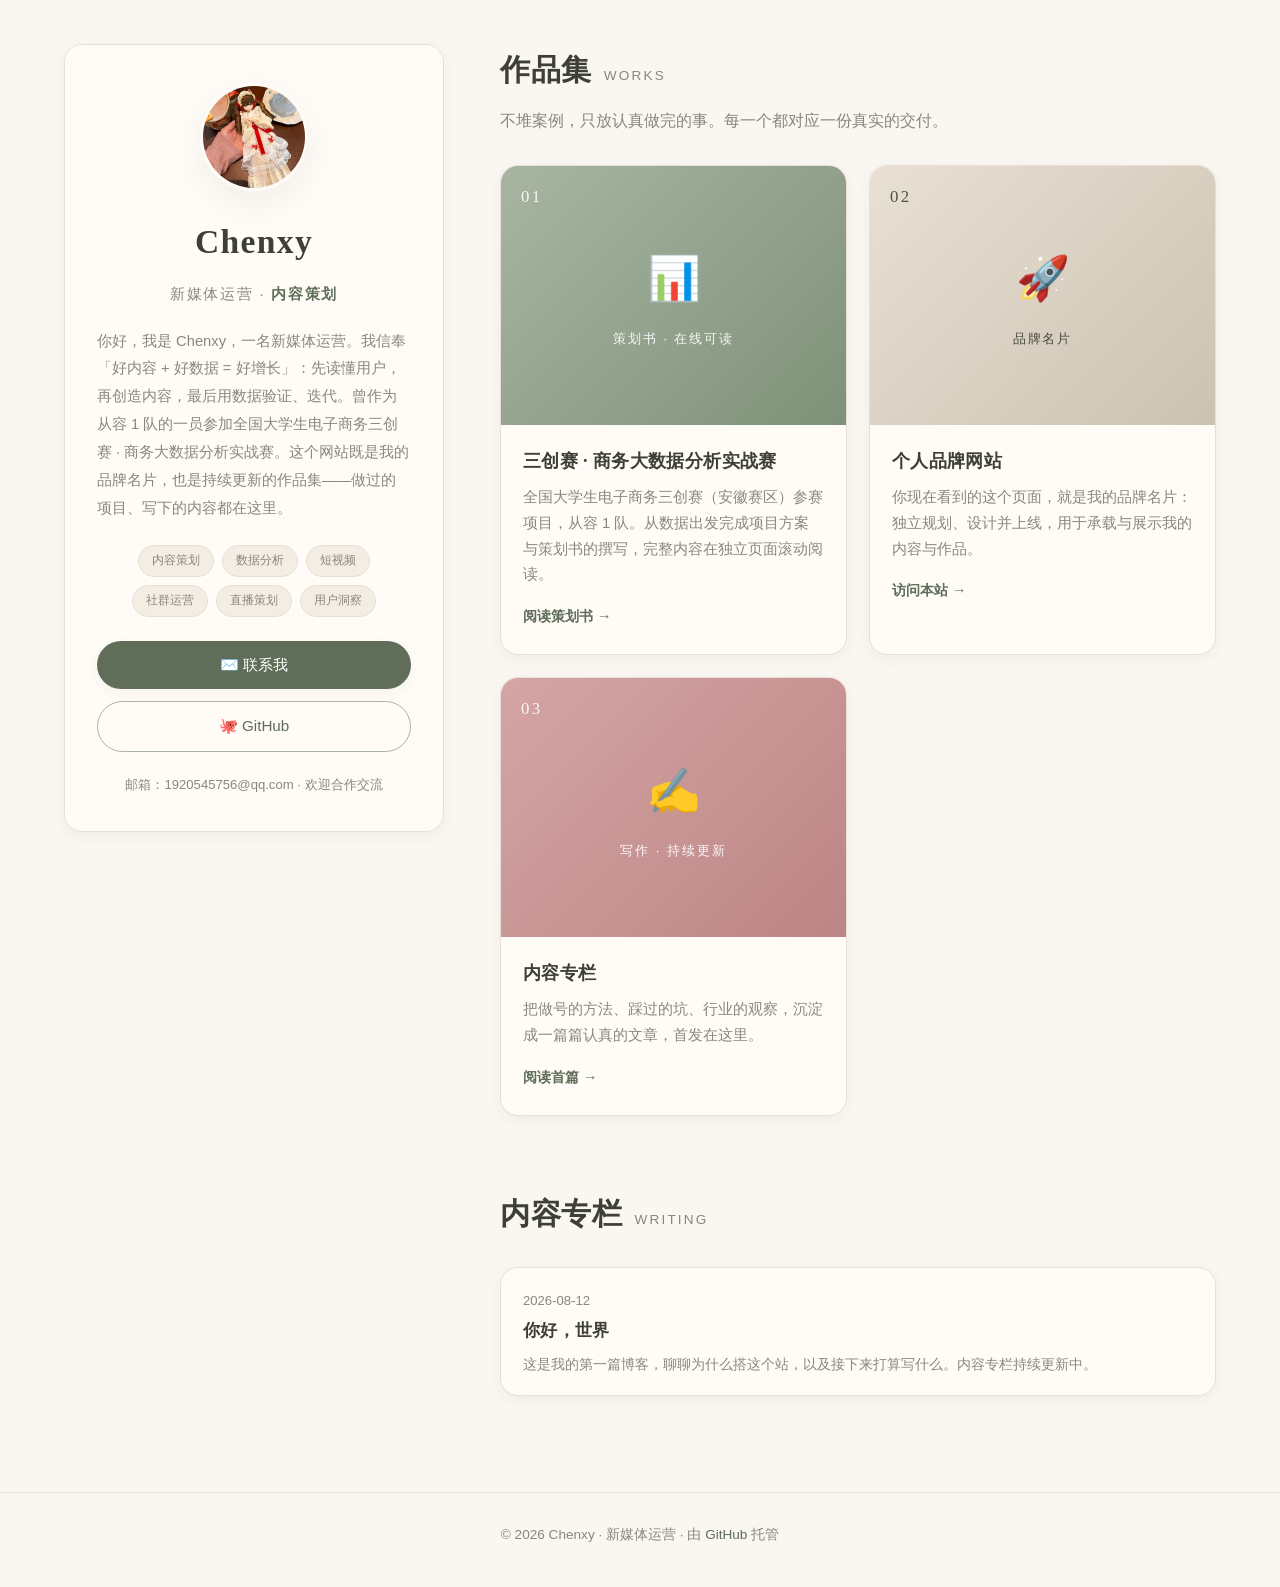
==== commit fd4e9a08: "重构为奶油莫兰迪双栏作品集并适配手机 - 视觉改为奶油莫兰迪：低饱和配色、衬线大标题、柔和滚动动画 - 首页改为左个人信息 + 右作品集双栏，项目点击跳独立页面（移除弹窗） - 头像替换为个人照片（w" ====
--- a/index.html
+++ b/index.html
@@ -3,319 +3,103 @@
 <head>
   <meta charset="UTF-8">
   <meta name="viewport" content="width=device-width, initial-scale=1.0">
-  <meta name="description" content="Chenxy 的新媒体运营作品集：内容案例、视频作品与个人博客。">
+  <meta name="description" content="Chenxy 的新媒体运营作品集：项目案例、内容专栏与联系方式。">
   <title>Chenxy · 新媒体运营作品集</title>
   <link rel="icon" type="image/svg+xml" href="favicon.svg">
   <link rel="stylesheet" href="style.css">
 </head>
 <body>
-  <nav class="site-nav">
-    <div class="container nav-inner">
-      <a class="nav-brand" href="#home">Chenxy<span class="nav-brand-dot">.</span></a>
-      <div class="nav-links">
-        <a href="#works">案例</a>
-        <a href="#skills">技能</a>
-        <a href="#videos">视频</a>
-        <a href="#blog">专栏</a>
-        <a href="#about">关于</a>
-        <a href="#contact">联系</a>
+  <div class="layout">
+
+    <!-- ============ 左：个人信息 ============ -->
+    <aside class="side">
+      <div class="side-inner">
+        <img class="side-avatar" src="assets/images/avatar.jpg" alt="Chenxy 头像" width="108" height="108">
+        <h1 class="side-name">Chenxy</h1>
+        <p class="side-role">新媒体运营 · <span class="typed" id="typed">内容策划</span></p>
+        <p class="side-bio">你好，我是 Chenxy，一名新媒体运营。我信奉「好内容 + 好数据 = 好增长」：先读懂用户，再创造内容，最后用数据验证、迭代。曾作为从容 1 队的一员参加全国大学生电子商务三创赛 · 商务大数据分析实战赛。这个网站既是我的品牌名片，也是持续更新的作品集——做过的项目、写下的内容都在这里。</p>
+        <div class="side-skills">
+          <span>内容策划</span><span>数据分析</span><span>短视频</span><span>社群运营</span><span>直播策划</span><span>用户洞察</span>
+        </div>
+        <div class="side-actions">
+          <a class="btn btn-primary" href="mailto:1920545756@qq.com">✉️ 联系我</a>
+          <a class="btn btn-ghost" href="https://github.com/Chenxy-23" target="_blank" rel="noopener">🐙 GitHub</a>
+        </div>
+        <p class="side-meta">邮箱：1920545756@qq.com · 欢迎合作交流</p>
       </div>
-    </div>
-  </nav>
+    </aside>
 
-  <!-- ============ 首屏 Hero ============ -->
-  <header id="home" class="hero">
-    <div class="hero-blob blob-1"></div>
-    <div class="hero-blob blob-2"></div>
-    <div class="hero-blob blob-3"></div>
-    <div class="container hero-inner">
-      <div class="avatar">✦</div>
-      <p class="hero-kicker">嗨，我是</p>
-      <h1 class="hero-title">Chenxy</h1>
-      <p class="hero-sub">
-        <span class="hero-label">新媒体运营 ·</span>
-        <span class="typed" id="typed">内容策划</span>
-      </p>
-      <p class="hero-desc">让每条内容都有人看，让每个账号都被记住。用内容策划、短视频与数据分析，把品牌讲成故事。</p>
-      <div class="hero-stats">
-        <div class="stat-pill"><b>30+</b><span>爆款案例</span></div>
-        <div class="stat-pill"><b>20w+</b><span>涨粉总量</span></div>
-        <div class="stat-pill"><b>8.5%</b><span>平均互动率</span></div>
-      </div>
-      <div class="hero-actions">
-        <a class="btn btn-primary" href="#works">👀 看案例</a>
-        <a class="btn btn-ghost" href="#contact">🤝 找我合作</a>
-      </div>
-      <div class="hero-social">
-        <a class="social-pill" href="https://github.com/Chenxy-23" target="_blank" rel="noopener">🐙 GitHub</a>
-        <a class="social-pill" href="https://space.bilibili.com/" target="_blank" rel="noopener">🎬 Bilibili</a>
-        <a class="social-pill" href="mailto:1920545756@qq.com">✉️ 邮箱</a>
-      </div>
-    </div>
-  </header>
+    <!-- ============ 右：作品集 ============ -->
+    <main class="content">
 
-  <!-- 跑马灯标语条 -->
-  <div class="marquee" aria-hidden="true">
-    <div class="marquee-track">
-      <span>内容创作 ✦ 短视频 ✦ 数据增长 ✦ 社群运营 ✦ 直播策划 ✦ 品牌种草 ✦</span>
-      <span>内容创作 ✦ 短视频 ✦ 数据增长 ✦ 社群运营 ✦ 直播策划 ✦ 品牌种草 ✦</span>
-    </div>
+      <section id="works" class="section">
+        <h2 class="section-title">作品集 <span class="section-sub">Works</span></h2>
+        <p class="section-desc">不堆案例，只放认真做完的事。每一个都对应一份真实的交付。</p>
+        <div class="works-grid">
+
+          <a class="card work-card reveal" href="assets/projects/pdf-viewer.html">
+            <div class="work-cover cover-sage">
+              <span class="cover-no">01</span>
+              <span class="cover-icon">📊</span>
+              <span class="cover-tag">策划书 · 在线可读</span>
+            </div>
+            <div class="work-body">
+              <h3>三创赛 · 商务大数据分析实战赛</h3>
+              <p>全国大学生电子商务三创赛（安徽赛区）参赛项目，从容 1 队。从数据出发完成项目方案与策划书的撰写，完整内容在独立页面滚动阅读。</p>
+              <span class="work-link">阅读策划书</span>
+            </div>
+          </a>
+
+          <a class="card work-card reveal" href="https://chenxy-23.github.io/" target="_blank" rel="noopener">
+            <div class="work-cover cover-oat">
+              <span class="cover-no">02</span>
+              <span class="cover-icon">🚀</span>
+              <span class="cover-tag">品牌名片</span>
+            </div>
+            <div class="work-body">
+              <h3>个人品牌网站</h3>
+              <p>你现在看到的这个页面，就是我的品牌名片：独立规划、设计并上线，用于承载与展示我的内容与作品。</p>
+              <span class="work-link">访问本站</span>
+            </div>
+          </a>
+
+          <a class="card work-card reveal" href="posts/hello-world.html">
+            <div class="work-cover cover-rose">
+              <span class="cover-no">03</span>
+              <span class="cover-icon">✍️</span>
+              <span class="cover-tag">写作 · 持续更新</span>
+            </div>
+            <div class="work-body">
+              <h3>内容专栏</h3>
+              <p>把做号的方法、踩过的坑、行业的观察，沉淀成一篇篇认真的文章，首发在这里。</p>
+              <span class="work-link">阅读首篇</span>
+            </div>
+          </a>
+
+        </div>
+      </section>
+
+      <section id="writing" class="section">
+        <h2 class="section-title">内容专栏 <span class="section-sub">Writing</span></h2>
+        <div class="post-list">
+          <a class="card post reveal" href="posts/hello-world.html">
+            <div class="post-body">
+              <time class="post-date" datetime="2026-08-12">2026-08-12</time>
+              <h3 class="post-title">你好，世界</h3>
+              <p class="post-excerpt">这是我的第一篇博客，聊聊为什么搭这个站，以及接下来打算写什么。内容专栏持续更新中。</p>
+            </div>
+          </a>
+        </div>
+      </section>
+
+    </main>
   </div>
-
-  <main class="container">
-    <!-- ============ 案例作品（全平台混合） ============ -->
-    <section id="works" class="section">
-      <h2 class="section-title">案例作品 <span class="section-sub">Cases · 全平台</span></h2>
-      <p class="section-desc">从图文到短视频，从种草到转化——每个账号背后都是同一套方法论。</p>
-      <div class="masonry">
-
-        <!-- 小红书竖版案例 -->
-        <article class="card work tall reveal">
-          <div class="work-media ph-xhs">
-            <span class="platform-badge">📕 小红书</span>
-            <span class="ph-emoji">💄</span>
-            <span class="ph-text">美妆种草账号 · 从 0 起号</span>
-          </div>
-          <div class="work-body">
-            <h3>美妆垂类账号冷启动</h3>
-            <p>占位：替换成你的真实案例，一句话讲清背景、你的动作与成果。</p>
-            <div class="result-chips">
-              <span class="chip chip-hot">🔥 涨粉 5w</span>
-              <span class="chip">爆款笔记 32 篇</span>
-            </div>
-          </div>
-        </article>
-
-        <!-- 抖音竖版案例 -->
-        <article class="card work tall reveal">
-          <div class="work-media ph-dy">
-            <span class="platform-badge">🎵 抖音</span>
-            <span class="ph-emoji">🎬</span>
-            <span class="ph-text">短视频账号 · 剧情/带货</span>
-          </div>
-          <div class="work-body">
-            <h3>短视频账号运营</h3>
-            <p>占位：替换成你的真实案例，写清选题策略与爆款逻辑。</p>
-            <div class="result-chips">
-              <span class="chip chip-hot">🔥 播放 280w</span>
-              <span class="chip">点赞 12w</span>
-            </div>
-          </div>
-        </article>
-
-        <!-- B站 / 视频号横版 -->
-        <article class="card work wide reveal">
-          <div class="work-media ph-bili">
-            <span class="platform-badge">📺 B站 / 视频号</span>
-            <span class="ph-emoji">🖥️</span>
-            <span class="ph-text">中长视频 · 知识区/生活区</span>
-          </div>
-          <div class="work-body">
-            <h3>中长视频栏目</h3>
-            <p>占位：替换成你的真实案例，描述内容栏目规划与数据表现。</p>
-            <div class="result-chips">
-              <span class="chip chip-hot">🔥 播放 180w</span>
-              <span class="chip">完播率 45%</span>
-            </div>
-          </div>
-        </article>
-
-        <!-- 公众号图文方版 -->
-        <article class="card work reveal">
-          <div class="work-media ph-gzh">
-            <span class="platform-badge">📰 公众号</span>
-            <span class="ph-emoji">📝</span>
-            <span class="ph-text">图文专栏 · 深度内容</span>
-          </div>
-          <div class="work-body">
-            <h3>公众号图文专栏</h3>
-            <p>占位：替换成你的真实案例，写清选题方向与阅读数据。</p>
-            <div class="result-chips">
-              <span class="chip chip-hot">🔥 阅读 10w+</span>
-              <span class="chip">转发率 8%</span>
-            </div>
-          </div>
-        </article>
-
-        <!-- 三创赛策划书（真实项目，保留 PDF 预览） -->
-        <article class="card work wide reveal">
-          <div class="work-media ph-project">
-            <span class="platform-badge">🏆 三创赛</span>
-            <span class="ph-emoji">📊</span>
-            <span class="ph-text">商务大数据分析实战赛 · 策划书</span>
-          </div>
-          <div class="work-body">
-            <h3>三创赛 · 商务大数据分析实战赛</h3>
-            <p>全国大学生电子商务三创赛（安徽赛区）参赛项目，从容 1 队。完整策划书可在页面内滚动阅读。</p>
-            <div class="tags">
-              <span>大数据</span><span>数据分析</span><span>三创赛</span>
-            </div>
-            <button class="btn-preview" type="button" onclick="openPdfPreview()">📄 在线预览策划书</button>
-          </div>
-        </article>
-
-        <!-- 个人博客网站 -->
-        <article class="card work reveal">
-          <div class="work-media ph-web">
-            <span class="platform-badge">🌐 个人网站</span>
-            <span class="ph-emoji">🚀</span>
-            <span class="ph-text">个人品牌官网</span>
-          </div>
-          <div class="work-body">
-            <h3>个人品牌网站</h3>
-            <p>你现在看到的这个页面，本身就是我的品牌名片与作品。</p>
-            <a class="work-link" href="https://chenxy-23.github.io/" target="_blank" rel="noopener">访问本站 →</a>
-          </div>
-        </article>
-
-      </div>
-    </section>
-
-    <!-- ============ 技能栈 ============ -->
-    <section id="skills" class="section">
-      <h2 class="section-title">我的技能 <span class="section-sub">Skills</span></h2>
-      <div class="skills-grid">
-        <div class="skill-card reveal"><span class="skill-icon">✍️</span><h3>内容策划</h3><p>选题、脚本、文案，把"想表达"变成"有人看"。</p></div>
-        <div class="skill-card reveal"><span class="skill-icon">🎬</span><h3>短视频制作</h3><p>拍摄、剪辑、节奏把控，网感在线。</p></div>
-        <div class="skill-card reveal"><span class="skill-icon">📈</span><h3>数据分析</h3><p>用数据复盘内容，找到增长规律。</p></div>
-        <div class="skill-card reveal"><span class="skill-icon">💬</span><h3>社群运营</h3><p>建群、活跃、转化，让用户留下来。</p></div>
-        <div class="skill-card reveal"><span class="skill-icon">🚀</span><h3>平台投放</h3><p>预算分配、ROI 优化，花对每一分钱。</p></div>
-        <div class="skill-card reveal"><span class="skill-icon">🔴</span><h3>直播策划</h3><p>话术、节奏、场控，把直播间盘活。</p></div>
-      </div>
-    </section>
-
-    <!-- ============ 视频作品 ============ -->
-    <section id="videos" class="section">
-      <h2 class="section-title">视频作品 <span class="section-sub">Videos</span></h2>
-      <div class="video-grid">
-        <article class="card video-card reveal">
-          <!-- 嵌入方式：把下面注释改成真实 iframe 即可
-          <iframe class="video-embed" src="https://player.bilibili.com/player.html?bvid=BV1xxxxxxxxx" scrolling="no" border="0" frameborder="no" allowfullscreen="true"></iframe>
-          -->
-          <div class="video-thumb ph-video">
-            <span class="play-btn">▶</span>
-            <span class="ph-text">视频封面 · B站 / YouTube / 本地 mp4</span>
-          </div>
-          <div class="work-body">
-            <h3>视频作品 1</h3>
-            <p>占位：替换成你的视频标题与简介，把上面的注释改成真实代码即可播放。</p>
-            <span class="tag-platform">🎬 Bilibili</span>
-          </div>
-        </article>
-        <article class="card video-card reveal">
-          <!-- <iframe class="video-embed" src="https://player.bilibili.com/player.html?bvid=BV1yyyyyyyyy" scrolling="no" border="0" frameborder="no" allowfullscreen="true"></iframe> -->
-          <div class="video-thumb ph-video">
-            <span class="play-btn">▶</span>
-            <span class="ph-text">视频封面 · 可嵌入 B站 / YouTube / 本地 mp4</span>
-          </div>
-          <div class="work-body">
-            <h3>视频作品 2</h3>
-            <p>占位：替换成你的视频标题与简介，B站、YouTube 或本地文件都支持。</p>
-            <span class="tag-platform">📺 YouTube</span>
-          </div>
-        </article>
-      </div>
-    </section>
-
-    <!-- ============ 内容专栏（博客） ============ -->
-    <section id="blog" class="section">
-      <h2 class="section-title">内容专栏 <span class="section-sub">Blog</span></h2>
-      <div class="post-list">
-        <article class="card post reveal">
-          <div class="post-body">
-            <time class="post-date" datetime="2026-08-12">2026-08-12</time>
-            <h3 class="post-title"><a href="posts/hello-world.html">你好，世界</a></h3>
-            <p class="post-excerpt">这是我的第一篇博客，也是这个站点开始运转的日子。聊聊为什么搭这个站，以及接下来打算写什么。</p>
-          </div>
-        </article>
-        <article class="card post reveal">
-          <div class="post-body">
-            <time class="post-date" datetime="2026-08-12">2026-08-12</time>
-            <h3 class="post-title"><a href="#">新媒体运营，从 0 到 1 怎么做</a></h3>
-            <p class="post-excerpt">占位：一篇关于起号方法论的深度文章，替换成你的内容。</p>
-          </div>
-        </article>
-        <article class="card post reveal">
-          <div class="post-body">
-            <time class="post-date" datetime="2026-08-12">2026-08-12</time>
-            <h3 class="post-title"><a href="#">我的学习路线与踩坑记录</a></h3>
-            <p class="post-excerpt">占位：整理最近在学的东西和踩过的坑，替换成你的内容。</p>
-          </div>
-        </article>
-      </div>
-    </section>
-
-    <!-- ============ 关于我 ============ -->
-    <section id="about" class="section">
-      <h2 class="section-title">关于我 <span class="section-sub">About</span></h2>
-      <div class="about-card card reveal">
-        <div class="about-avatar">✦</div>
-        <div class="about-body">
-          <h3>把内容当成产品来打磨</h3>
-          <p>我是 Chenxy，一名新媒体运营。相信"好内容 + 好数据 = 好增长"：先读懂用户，再创造内容，最后用数据验证、迭代。这里有我做过的案例、拍过的视频，和持续更新的思考。欢迎交流。</p>
-          <div class="tags">
-            <span>内容增长</span><span>短视频</span><span>用户洞察</span>
-          </div>
-        </div>
-      </div>
-    </section>
-
-    <!-- ============ 联系 ============ -->
-    <section id="contact" class="section">
-      <h2 class="section-title">找到我 <span class="section-sub">Contact</span></h2>
-      <p class="section-desc">想聊合作、换思路，或者只是打个招呼？欢迎通过以下方式：</p>
-      <div class="contact-grid">
-        <a class="contact-card reveal" href="https://github.com/Chenxy-23" target="_blank" rel="noopener">
-          <span class="contact-icon">🐙</span>
-          <span class="contact-name">GitHub</span>
-          <span class="contact-value">@Chenxy-23</span>
-        </a>
-        <a class="contact-card reveal" href="https://space.bilibili.com/" target="_blank" rel="noopener">
-          <span class="contact-icon">🎬</span>
-          <span class="contact-name">Bilibili</span>
-          <span class="contact-value">替换成你的 UID</span>
-        </a>
-        <a class="contact-card reveal" href="#" target="_blank" rel="noopener">
-          <span class="contact-icon">📱</span>
-          <span class="contact-name">小红书</span>
-          <span class="contact-value">替换成你的主页</span>
-        </a>
-        <a class="contact-card reveal" href="#" target="_blank" rel="noopener">
-          <span class="contact-icon">🎵</span>
-          <span class="contact-name">抖音</span>
-          <span class="contact-value">替换成你的主页</span>
-        </a>
-        <a class="contact-card reveal" href="mailto:1920545756@qq.com">
-          <span class="contact-icon">✉️</span>
-          <span class="contact-name">邮箱</span>
-          <span class="contact-value">1920545756@qq.com</span>
-        </a>
-        <a class="contact-card reveal" href="#">
-          <span class="contact-icon">💬</span>
-          <span class="contact-name">微信</span>
-          <span class="contact-value">替换成你的微信号</span>
-        </a>
-      </div>
-    </section>
-  </main>
 
   <footer class="site-footer">
     <div class="container">
       <p>© 2026 Chenxy · 新媒体运营 · 由 <a href="https://github.com/Chenxy-23">GitHub</a> 托管</p>
     </div>
   </footer>
-
-  <!-- 策划书预览弹窗（页面内滚动阅读，不提供下载入口） -->
-  <div class="modal-overlay" id="pdf-preview-modal" aria-hidden="true">
-    <div class="modal-box" role="dialog" aria-label="策划书预览">
-      <div class="modal-head">
-        <strong>三创赛 · 商务大数据分析实战赛 策划书（滚动阅读）</strong>
-        <button class="modal-close" type="button" onclick="closePdfPreview()" aria-label="关闭预览">✕</button>
-      </div>
-      <div class="pdf-frame pdf-frame-loading" id="pdf-frame-loading">正在准备预览…</div>
-      <iframe class="pdf-frame" id="pdf-preview-frame" title="策划书预览" oncontextmenu="return false" hidden></iframe>
-    </div>
-  </div>
 
   <script>
     // ===== 打字机副标题 =====
@@ -330,43 +114,6 @@
       else if (ci > 0) { ci--; setTimeout(tick, 45); }
       else { deleting = false; wi = (wi + 1) % words.length; setTimeout(tick, 300); }
     })();
-
-    // ===== 策划书预览弹窗 =====
-    var pdfModal = document.getElementById('pdf-preview-modal');
-    var pdfFrame = document.getElementById('pdf-preview-frame');
-    var pdfLoading = document.getElementById('pdf-frame-loading');
-    var pdfLoaded = false;
-
-    function openPdfPreview() {
-      if (!pdfLoaded) {
-        pdfLoading.hidden = false;
-        pdfFrame.onload = function () {
-          pdfLoaded = true;
-          pdfLoading.hidden = true;
-          pdfFrame.hidden = false;
-        };
-        pdfFrame.onerror = function () {
-          pdfLoading.textContent = '预览加载失败，请稍后重试';
-        };
-        pdfFrame.src = 'assets/projects/pdf-viewer.html';
-      }
-      pdfModal.classList.add('open');
-      pdfModal.setAttribute('aria-hidden', 'false');
-      document.body.style.overflow = 'hidden';
-    }
-
-    function closePdfPreview() {
-      pdfModal.classList.remove('open');
-      pdfModal.setAttribute('aria-hidden', 'true');
-      document.body.style.overflow = '';
-    }
-
-    pdfModal.addEventListener('click', function (e) {
-      if (e.target === pdfModal) closePdfPreview();
-    });
-    document.addEventListener('keydown', function (e) {
-      if (e.key === 'Escape') closePdfPreview();
-    });
 
     // ===== 滚动进入动画 =====
     var revealEls = document.querySelectorAll('.reveal');
--- a/style.css
+++ b/style.css
@@ -1,890 +1,426 @@
+/* ============================================================
+   Chenxy · 新媒体运营作品集 — 奶油莫兰迪风
+   ============================================================ */
+
 :root {
-  --bg: #fffaf6;
-  --card: #ffffff;
-  --text: #241332;
-  --muted: #8a7a95;
-  --accent: #ff4d6d;
-  --accent-2: #ff9a3d;
-  --violet: #8b5cf6;
-  --cyan: #22d3ee;
-  --grad: linear-gradient(135deg, #ff4d6d, #ff9a3d);
-  --grad-cool: linear-gradient(135deg, #8b5cf6, #22d3ee);
-  --border: #ffe3e8;
-  --radius: 20px;
-  --shadow: 0 2px 6px rgba(255, 77, 109, 0.08), 0 12px 32px rgba(255, 77, 109, 0.10);
-  --shadow-hover: 0 6px 14px rgba(255, 77, 109, 0.12), 0 22px 48px rgba(255, 77, 109, 0.16);
-}
-
-* {
-  margin: 0;
-  padding: 0;
-  box-sizing: border-box;
-}
-
-html {
-  scroll-behavior: smooth;
-}
+  --bg: #faf6f1;
+  --bg-soft: #f3ede4;
+  --card: #fffcf8;
+  --oat: #e8e0d4;
+  --oat-deep: #d8cfc0;
+  --sage: #a8b5a2;
+  --sage-soft: #e2e8de;
+  --sage-deep: #5f6d59;
+  --rose: #d4a5a5;
+  --rose-soft: #ecd9d9;
+  --rose-deep: #b57f7f;
+  --ink: #3e4038;
+  --ink-soft: #8a877e;
+  --radius: 18px;
+  --shadow: 0 12px 32px rgba(62, 64, 56, 0.07);
+  --shadow-sm: 0 4px 14px rgba(62, 64, 56, 0.05);
+}
+
+* { margin: 0; padding: 0; box-sizing: border-box; }
+
+html { scroll-behavior: smooth; }
 
 body {
-  font-family: -apple-system, BlinkMacSystemFont, "Segoe UI", "PingFang SC",
-    "Hiragino Sans GB", "Microsoft YaHei", sans-serif;
+  font-family: -apple-system, BlinkMacSystemFont, "PingFang SC",
+    "Hiragino Sans GB", "Microsoft YaHei", "Segoe UI", sans-serif;
+  color: var(--ink);
   background: var(--bg);
-  color: var(--text);
-  line-height: 1.7;
-}
-
-a {
-  color: inherit;
-  text-decoration: none;
-}
-
-.container {
-  max-width: 1040px;
-  margin: 0 auto;
-  padding: 0 20px;
-}
-
-/* ===== 滚动进入动画 ===== */
-.reveal {
-  opacity: 0;
-  transform: translateY(18px);
-  transition: opacity 0.55s ease, transform 0.55s ease;
-  will-change: opacity, transform;
-}
-
-.reveal.is-visible {
-  opacity: 1;
-  transform: translateY(0);
-}
-
-@media (prefers-reduced-motion: reduce) {
-  .reveal {
-    opacity: 1;
-    transform: none;
-    transition: none;
-  }
-}
+  line-height: 1.75;
+  -webkit-font-smoothing: antialiased;
+  overflow-x: hidden;
+}
+
+.serif, h1, h2, h3 {
+  font-family: "Songti SC", "Noto Serif CJK SC", "STSong", serif;
+  font-weight: 600;
+  letter-spacing: 0.02em;
+}
+
+.container { max-width: 1080px; margin: 0 auto; padding: 0 24px; }
+
+a { color: var(--sage-deep); text-decoration: none; }
 
 /* ===== 顶部导航 ===== */
 .site-nav {
   position: sticky;
   top: 0;
-  z-index: 50;
-  background: rgba(255, 250, 246, 0.85);
+  z-index: 100;
+  background: rgba(250, 246, 241, 0.82);
   backdrop-filter: blur(12px);
-  border-bottom: 1px solid var(--border);
-}
-
+  -webkit-backdrop-filter: blur(12px);
+  border-bottom: 1px solid var(--oat);
+}
 .nav-inner {
   display: flex;
   align-items: center;
   justify-content: space-between;
-  height: 60px;
-}
-
-.nav-brand {
-  font-size: 1.35rem;
-  font-weight: 800;
-  background: var(--grad);
-  -webkit-background-clip: text;
-  background-clip: text;
-  color: transparent;
-}
-
-.nav-brand-dot {
-  -webkit-text-fill-color: var(--accent-2);
-}
-
-.nav-links {
-  display: flex;
-  gap: 22px;
-  font-size: 0.95rem;
-  color: var(--muted);
-}
-
-.nav-links a {
-  position: relative;
-  padding: 4px 0;
-}
-
-.nav-links a:hover {
-  color: var(--accent);
-}
-
+  height: 62px;
+}
+.nav-brand { font-family: "Songti SC", serif; font-size: 1.3rem; font-weight: 700; color: var(--ink); }
+.nav-brand-dot { color: var(--sage-deep); }
+.nav-links { display: flex; gap: 28px; font-size: 0.92rem; }
+.nav-links a { color: var(--ink-soft); position: relative; padding: 4px 0; transition: color 0.2s; }
+.nav-links a:hover { color: var(--sage-deep); }
 .nav-links a::after {
   content: "";
   position: absolute;
-  left: 0;
-  bottom: 0;
-  width: 0;
-  height: 2px;
+  left: 0; bottom: 0;
+  width: 0; height: 2px;
+  background: var(--sage);
   border-radius: 2px;
-  background: var(--grad);
-  transition: width 0.2s ease;
-}
-
-.nav-links a:hover::after {
-  width: 100%;
-}
-
-/* ===== Hero 首屏 ===== */
+  transition: width 0.25s ease;
+}
+.nav-links a:hover::after { width: 100%; }
+
+/* ===== 首屏 ===== */
 .hero {
   position: relative;
+  padding: 124px 0 96px;
   overflow: hidden;
-  background:
-    radial-gradient(700px 360px at 12% 0%, rgba(139, 92, 246, 0.4), transparent 60%),
-    radial-gradient(700px 360px at 88% 18%, rgba(255, 77, 109, 0.35), transparent 60%),
-    radial-gradient(500px 300px at 55% 90%, rgba(34, 211, 238, 0.28), transparent 60%),
-    linear-gradient(160deg, #160b2e, #2a0f44 55%, #3b0f4f);
-  color: #fff;
   text-align: center;
-  padding: 92px 0 78px;
-}
-
-.hero-blob {
+}
+.hero::before, .hero::after {
+  content: "";
   position: absolute;
+  width: 460px; height: 460px;
   border-radius: 50%;
-  filter: blur(46px);
-  opacity: 0.55;
-  animation: blobFloat 14s ease-in-out infinite;
-}
-
-.blob-1 {
-  width: 260px;
-  height: 260px;
-  left: -60px;
-  top: 12%;
-  background: radial-gradient(circle, #ff4d6d, transparent 70%);
-}
-
-.blob-2 {
-  width: 220px;
-  height: 220px;
-  right: -40px;
-  top: 30%;
-  background: radial-gradient(circle, #22d3ee, transparent 70%);
-  animation-delay: -4s;
-}
-
-.blob-3 {
-  width: 200px;
-  height: 200px;
-  left: 42%;
-  bottom: -70px;
-  background: radial-gradient(circle, #ff9a3d, transparent 70%);
-  animation-delay: -8s;
-}
-
-@keyframes blobFloat {
-  0%, 100% { transform: translate(0, 0); }
-  33% { transform: translate(18px, -22px); }
-  66% { transform: translate(-14px, 14px); }
-}
-
-.hero-inner {
-  position: relative;
-  z-index: 2;
-}
-
-.avatar {
-  width: 104px;
-  height: 104px;
-  margin: 0 auto 18px;
+  filter: blur(72px);
+  opacity: 0.5;
+  z-index: 0;
+}
+.hero::before { top: -140px; left: -140px; background: var(--sage-soft); }
+.hero::after { bottom: -160px; right: -140px; width: 400px; height: 400px; background: var(--rose-soft); }
+.hero-inner { position: relative; z-index: 1; }
+
+.hero-avatar {
+  width: 86px; height: 86px;
+  margin: 0 auto 28px;
   border-radius: 50%;
-  display: flex;
-  align-items: center;
-  justify-content: center;
-  font-size: 2.4rem;
-  color: #fff;
-  background: var(--grad);
-  border: 3px solid rgba(255, 255, 255, 0.35);
-  box-shadow: 0 10px 36px rgba(255, 77, 109, 0.5);
+  display: flex; align-items: center; justify-content: center;
+  font-size: 2rem;
+  background: linear-gradient(135deg, var(--sage-soft), var(--rose-soft));
+  color: var(--sage-deep);
+  box-shadow: var(--shadow);
 }
 
 .hero-kicker {
-  font-size: 1rem;
-  letter-spacing: 2px;
-  color: #c7d2fe;
-}
-
-.hero-title {
-  font-size: clamp(2.6rem, 7vw, 4.2rem);
-  font-weight: 800;
-  line-height: 1.1;
-  background: linear-gradient(90deg, #ff9a3d, #ff4d6d, #8b5cf6);
-  -webkit-background-clip: text;
-  background-clip: text;
-  color: transparent;
-}
-
-.hero-sub {
-  margin-top: 10px;
-  font-size: 1.25rem;
-  color: #fff;
-}
-
-.hero-label {
-  color: #c7d2fe;
-}
-
-.typed {
-  font-weight: 700;
-  color: #ffd166;
-  border-bottom: 2px solid rgba(255, 209, 102, 0.5);
-}
-
-.hero-desc {
-  max-width: 600px;
-  margin: 16px auto 0;
-  color: #b7a8cf;
-}
-
-.hero-stats {
-  margin-top: 28px;
-  display: flex;
-  gap: 14px;
+  font-size: 0.9rem;
+  color: var(--ink-soft);
+  letter-spacing: 0.32em;
+  text-transform: uppercase;
+  margin-bottom: 16px;
+}
+.hero-title { font-size: clamp(2.6rem, 7vw, 4.2rem); color: var(--ink); }
+.hero-sub { margin-top: 16px; font-size: 1.15rem; color: var(--sage-deep); }
+.hero-sub .typed { font-weight: 600; }
+.hero-lead { max-width: 640px; margin: 22px auto 0; color: var(--ink-soft); font-size: 1rem; }
+
+.hero-actions {
+  margin-top: 36px;
+  display: flex; gap: 14px;
   justify-content: center;
   flex-wrap: wrap;
 }
-
-.stat-pill {
-  min-width: 120px;
-  padding: 12px 20px;
-  border-radius: 16px;
-  background: rgba(255, 255, 255, 0.1);
-  border: 1px solid rgba(255, 255, 255, 0.18);
-  backdrop-filter: blur(6px);
-  display: flex;
-  flex-direction: column;
-  align-items: center;
-  transition: transform 0.18s ease, background 0.18s ease;
-}
-
-.stat-pill:hover {
-  transform: translateY(-4px);
-  background: rgba(255, 255, 255, 0.18);
-}
-
-.stat-pill b {
-  font-size: 1.6rem;
-  font-weight: 800;
-  background: var(--grad);
-  -webkit-background-clip: text;
-  background-clip: text;
-  color: transparent;
-}
-
-.stat-pill span {
-  font-size: 0.82rem;
-  color: #d6cbe2;
-}
-
-.hero-actions {
-  margin-top: 28px;
-  display: flex;
-  gap: 14px;
-  justify-content: center;
-  flex-wrap: wrap;
-}
-
 .btn {
   display: inline-block;
   padding: 11px 28px;
   border-radius: 999px;
   font-size: 0.95rem;
-  font-weight: 700;
-  transition: transform 0.15s ease, box-shadow 0.15s ease, opacity 0.15s ease;
-}
-
-.btn:hover {
-  transform: translateY(-2px);
-}
-
-.btn-primary {
-  background: var(--grad);
-  color: #fff;
-  box-shadow: 0 8px 24px rgba(255, 77, 109, 0.45);
-}
-
-.btn-primary:hover {
-  box-shadow: 0 12px 32px rgba(255, 77, 109, 0.55);
-}
-
-.btn-ghost {
-  border: 1px solid rgba(255, 255, 255, 0.45);
-  color: #fff;
-}
-
-.btn-ghost:hover {
-  background: rgba(255, 255, 255, 0.12);
-}
-
-.hero-social {
-  margin-top: 26px;
-  display: flex;
+  transition: transform 0.2s, box-shadow 0.2s, background 0.2s;
+}
+.btn:hover { transform: translateY(-2px); }
+.btn-primary { background: var(--sage-deep); color: #fff; box-shadow: var(--shadow-sm); }
+.btn-primary:hover { box-shadow: var(--shadow); }
+.btn-ghost { background: transparent; color: var(--sage-deep); border: 1.5px solid var(--sage); }
+.btn-ghost:hover { background: var(--sage-soft); }
+
+.hero-quick { margin-top: 26px; font-size: 0.9rem; color: var(--ink-soft); }
+.hero-quick a { color: var(--sage-deep); font-weight: 600; }
+
+/* ===== 双栏版式：左个人信息 + 右作品集 ===== */
+.layout {
+  max-width: 1200px;
+  margin: 0 auto;
+  padding: 44px 24px 24px;
+  display: grid;
+  grid-template-columns: 380px 1fr;
+  gap: 56px;
+  align-items: start;
+}
+
+.side-inner {
+  position: sticky;
+  top: 40px;
+  padding: 38px 32px 34px;
+  background: var(--card);
+  border: 1px solid var(--oat);
+  border-radius: var(--radius);
+  box-shadow: var(--shadow-sm);
+  text-align: center;
+}
+
+.side-avatar {
+  display: block;
+  width: 108px; height: 108px;
+  margin: 0 auto 22px;
+  border-radius: 50%;
+  object-fit: cover;
+  border: 3px solid var(--card);
+  background: var(--sage-soft);
+  box-shadow: var(--shadow);
+}
+
+.side-name { font-size: 2.1rem; letter-spacing: 0.04em; }
+.side-role { margin-top: 10px; font-size: 0.92rem; color: var(--ink-soft); letter-spacing: 0.12em; }
+.side-role .typed { color: var(--sage-deep); font-weight: 600; }
+
+.side-bio {
+  margin-top: 20px;
+  font-size: 0.92rem;
+  color: var(--ink-soft);
+  text-align: left;
+  line-height: 1.9;
+}
+
+.side-skills { margin-top: 22px; display: flex; flex-wrap: wrap; gap: 8px; justify-content: center; }
+.side-skills span {
+  font-size: 0.78rem;
+  padding: 4px 13px;
+  border-radius: 999px;
+  background: var(--bg-soft);
+  border: 1px solid var(--oat);
+  color: var(--ink-soft);
+}
+
+.side-actions { margin-top: 24px; display: flex; flex-direction: column; gap: 12px; }
+.side-actions .btn { text-align: center; }
+
+.side-meta { margin-top: 22px; font-size: 0.82rem; color: var(--ink-soft); }
+.side-meta a { color: var(--sage-deep); font-weight: 600; }
+
+.content { min-width: 0; }
+.content .section { padding: 0 0 72px; scroll-margin-top: 40px; }
+
+/* ===== 区块通用 ===== */
+.section { padding: 86px 0; scroll-margin-top: 70px; }
+.section-title {
+  font-size: 1.9rem;
+  display: flex;
+  align-items: baseline;
   gap: 12px;
-  justify-content: center;
   flex-wrap: wrap;
 }
-
-.social-pill {
-  display: inline-flex;
-  align-items: center;
-  gap: 6px;
-  padding: 7px 16px;
-  border-radius: 999px;
-  border: 1px solid rgba(255, 255, 255, 0.25);
-  background: rgba(255, 255, 255, 0.08);
-  font-size: 0.9rem;
-  transition: background 0.15s ease, transform 0.15s ease;
-}
-
-.social-pill:hover {
-  background: rgba(255, 255, 255, 0.18);
-  transform: translateY(-2px);
-}
-
-/* ===== 跑马灯 ===== */
-.marquee {
-  overflow: hidden;
-  background: var(--grad);
-  color: #fff;
-  padding: 10px 0;
-  white-space: nowrap;
-}
-
-.marquee-track {
-  display: inline-block;
-  animation: marquee 22s linear infinite;
-  font-weight: 700;
-  letter-spacing: 1px;
-}
-
-.marquee-track span {
-  margin-right: 32px;
-}
-
-@keyframes marquee {
-  from { transform: translateX(0); }
-  to { transform: translateX(-50%); }
-}
-
-/* ===== 通用区块 ===== */
-main {
-  padding: 52px 0 64px;
-}
-
-.section {
-  margin-top: 60px;
-  scroll-margin-top: 76px;
-}
-
-.section-title {
-  font-size: 1.7rem;
-  font-weight: 800;
-  margin-bottom: 10px;
-  display: inline-block;
-  background: var(--grad);
-  -webkit-background-clip: text;
-  background-clip: text;
-  color: transparent;
-  padding-bottom: 2px;
-}
-
-.section-sub {
-  font-size: 0.9rem;
+.section-title .section-sub {
+  font-family: -apple-system, BlinkMacSystemFont, "PingFang SC", sans-serif;
+  font-size: 0.85rem;
   font-weight: 400;
-  color: var(--muted);
-  margin-left: 8px;
-  -webkit-text-fill-color: var(--muted);
-}
-
-.section-desc {
-  color: var(--muted);
-  margin-bottom: 24px;
-}
-
+  color: var(--ink-soft);
+  letter-spacing: 0.16em;
+  text-transform: uppercase;
+}
+.section-desc { margin-top: 10px; color: var(--ink-soft); max-width: 560px; }
+
+/* ===== 作品集 ===== */
+.works-grid {
+  margin-top: 30px;
+  display: grid;
+  grid-template-columns: repeat(2, 1fr);
+  gap: 22px;
+}
 .card {
   background: var(--card);
-  border: 1px solid var(--border);
+  border: 1px solid var(--oat);
   border-radius: var(--radius);
-  box-shadow: var(--shadow);
+  box-shadow: var(--shadow-sm);
   overflow: hidden;
-  transition: transform 0.18s ease, box-shadow 0.18s ease;
-}
-
-.card:hover {
-  transform: translateY(-4px);
-  box-shadow: var(--shadow-hover);
-}
-
-/* ===== 案例作品：全平台混合瀑布流 ===== */
-.masonry {
-  columns: 3;
-  column-gap: 22px;
-}
-
-.work {
-  break-inside: avoid;
-  margin-bottom: 22px;
-}
-
-.work-media,
-.video-thumb {
-  position: relative;
-  aspect-ratio: 16 / 10;
+  transition: transform 0.25s ease, box-shadow 0.25s ease;
+}
+.card:hover { transform: translateY(-5px); box-shadow: var(--shadow); }
+
+.work-cover {
+  aspect-ratio: 4 / 3;
   display: flex;
   flex-direction: column;
   align-items: center;
   justify-content: center;
-  gap: 8px;
-  color: rgba(255, 255, 255, 0.92);
-  overflow: hidden;
-}
-
-.work.tall .work-media {
-  aspect-ratio: 3 / 4;
-}
-
-.platform-badge {
+  gap: 10px;
+  position: relative;
+  color: #fff;
+}
+.work-cover .cover-no {
   position: absolute;
-  top: 12px;
-  left: 12px;
-  padding: 4px 12px;
-  border-radius: 999px;
-  background: rgba(0, 0, 0, 0.35);
-  backdrop-filter: blur(4px);
-  font-size: 0.78rem;
+  top: 16px; left: 20px;
+  font-family: "Songti SC", serif;
+  font-size: 1.05rem;
+  letter-spacing: 0.14em;
+  opacity: 0.9;
+}
+.work-cover .cover-icon { font-size: 2.7rem; }
+.work-cover .cover-tag { font-size: 0.84rem; letter-spacing: 0.14em; opacity: 0.94; }
+.cover-sage { background: linear-gradient(135deg, #a8b5a2, #7f9179); }
+.cover-rose { background: linear-gradient(135deg, #d4a5a5, #bd8585); }
+.cover-oat { background: linear-gradient(135deg, #e8e0d4, #cdc2b2); color: var(--ink); }
+
+.work-card { display: block; color: inherit; }
+.work-card:hover .work-body h3 { color: var(--sage-deep); }
+
+.work-body { padding: 20px 22px 24px; }
+.work-body h3 { font-size: 1.15rem; }
+.work-body p { margin-top: 8px; font-size: 0.92rem; color: var(--ink-soft); }
+
+.work-link, .btn-preview {
+  display: inline-block;
+  margin-top: 16px;
+  font-size: 0.9rem;
   font-weight: 600;
-}
-
-.ph-xhs   { background: linear-gradient(135deg, #ff3d6e, #ff8fa3); }
-.ph-dy    { background: linear-gradient(135deg, #111827, #202a44); }
-.ph-bili  { background: linear-gradient(135deg, #ff5e5e, #fb7299); }
-.ph-gzh   { background: linear-gradient(135deg, #07c160, #00b050); }
-.ph-project { background: var(--grad); }
-.ph-web   { background: var(--grad-cool); }
-.ph-video { background: linear-gradient(135deg, #241332, #4b3a5e); }
-
-.ph-emoji {
-  font-size: 2.6rem;
-  filter: drop-shadow(0 4px 10px rgba(0, 0, 0, 0.25));
-}
-
-.ph-text {
-  font-size: 0.85rem;
-  opacity: 0.9;
-  padding: 0 16px;
-  text-align: center;
-}
-
-.work-body {
-  padding: 18px 20px;
-}
-
-.work-body h3 {
-  font-size: 1.08rem;
-  margin-bottom: 8px;
-}
-
-.work-body p {
-  font-size: 0.9rem;
-  color: var(--muted);
-  margin-bottom: 12px;
-}
-
-.result-chips {
-  display: flex;
-  flex-wrap: wrap;
-  gap: 8px;
-}
-
-.chip {
-  font-size: 0.78rem;
-  padding: 4px 12px;
-  border-radius: 999px;
-  background: #f3eef7;
-  color: #6d5b80;
-}
-
-.chip-hot {
-  background: linear-gradient(135deg, #fff0f2, #fff7f0);
-  color: #ff4d6d;
-  font-weight: 700;
-}
-
-.tags {
-  display: flex;
-  flex-wrap: wrap;
-  gap: 8px;
-  margin-bottom: 14px;
-}
-
-.tags span,
-.tag-platform {
-  font-size: 0.78rem;
-  padding: 3px 10px;
-  border-radius: 999px;
-  background: #fff0f2;
-  color: #ff4d6d;
-}
-
-.work-link {
-  font-size: 0.9rem;
-  font-weight: 700;
-  color: var(--accent);
-}
-
-.work-link:hover {
-  color: var(--accent-2);
-}
-
-/* ===== 策划书预览按钮与弹窗 ===== */
-.btn-preview {
-  display: inline-block;
-  padding: 9px 20px;
+  color: var(--sage-deep);
+  cursor: pointer;
+  background: none;
   border: 0;
-  border-radius: 999px;
-  background: var(--grad);
-  color: #fff;
-  font-size: 0.9rem;
-  font-weight: 700;
-  cursor: pointer;
-  box-shadow: 0 6px 18px rgba(255, 77, 109, 0.4);
-  transition: transform 0.15s ease, box-shadow 0.15s ease;
-}
-
-.btn-preview:hover {
-  transform: translateY(-2px);
-  box-shadow: 0 10px 26px rgba(255, 77, 109, 0.5);
-}
-
-.modal-overlay {
-  position: fixed;
-  inset: 0;
-  z-index: 100;
-  display: none;
-  align-items: center;
-  justify-content: center;
-  padding: 24px;
-  background: rgba(22, 11, 46, 0.8);
-  backdrop-filter: blur(6px);
-}
-
-.modal-overlay.open {
-  display: flex;
-}
-
-.modal-box {
-  width: min(980px, 100%);
-  height: 90vh;
-  display: flex;
-  flex-direction: column;
-  background: #fff;
-  border-radius: 16px;
-  overflow: hidden;
-  box-shadow: 0 24px 70px rgba(22, 11, 46, 0.5);
-}
-
-.modal-head {
-  display: flex;
-  align-items: center;
-  justify-content: space-between;
-  gap: 12px;
-  padding: 12px 18px;
-  border-bottom: 1px solid var(--border);
-  font-size: 0.95rem;
-  background: #fffdfb;
-}
-
-.modal-close {
-  border: 0;
-  background: transparent;
-  font-size: 1.15rem;
-  line-height: 1;
-  cursor: pointer;
-  color: var(--muted);
-  padding: 4px 10px;
-  border-radius: 8px;
-  transition: background 0.15s ease, color 0.15s ease;
-}
-
-.modal-close:hover {
-  background: #fff0f2;
-  color: var(--accent);
-}
-
-.pdf-frame {
-  flex: 1;
-  width: 100%;
-  border: 0;
-  background: #e9e4ec;
-}
-
-.pdf-frame-loading {
-  display: flex;
-  align-items: center;
-  justify-content: center;
-  color: #d6cbe2;
-  font-size: 0.95rem;
-  background: linear-gradient(135deg, #241332, #3b0f4f);
-}
-
-/* ===== 技能栈 ===== */
+  padding: 0;
+  font-family: inherit;
+  transition: color 0.2s;
+}
+.work-link::after, .btn-preview::after { content: " →"; }
+.work-link:hover, .btn-preview:hover { color: var(--rose-deep); }
+
+/* ===== 技能 ===== */
 .skills-grid {
+  margin-top: 38px;
   display: grid;
-  grid-template-columns: repeat(auto-fill, minmax(280px, 1fr));
+  grid-template-columns: repeat(3, 1fr);
   gap: 18px;
 }
-
-.skill-card {
-  padding: 22px 24px;
-  background: var(--card);
-  border: 1px solid var(--border);
-  border-radius: var(--radius);
-  box-shadow: var(--shadow);
-  transition: transform 0.18s ease, box-shadow 0.18s ease;
-}
-
-.skill-card:hover {
-  transform: translateY(-4px);
-  box-shadow: var(--shadow-hover);
-}
-
-.skill-icon {
-  font-size: 1.9rem;
-  display: block;
-  margin-bottom: 10px;
-}
-
-.skill-card h3 {
-  font-size: 1.05rem;
-  margin-bottom: 6px;
-}
-
-.skill-card p {
-  font-size: 0.88rem;
-  color: var(--muted);
-}
-
-/* ===== 视频区 ===== */
-.video-grid {
-  display: grid;
-  grid-template-columns: repeat(auto-fill, minmax(320px, 1fr));
-  gap: 22px;
-}
-
-.video-thumb {
-  aspect-ratio: 16 / 9;
-}
-
-.play-btn {
-  width: 58px;
-  height: 58px;
-  border-radius: 50%;
-  background: rgba(255, 255, 255, 0.18);
-  border: 2px solid rgba(255, 255, 255, 0.75);
-  display: flex;
-  align-items: center;
-  justify-content: center;
-  font-size: 1.2rem;
-  padding-left: 4px;
-  transition: background 0.15s ease, transform 0.15s ease;
-}
-
-.video-card:hover .play-btn {
-  background: var(--grad);
-  transform: scale(1.08);
-}
-
-.video-embed {
-  width: 100%;
-  aspect-ratio: 16 / 9;
-  display: block;
-  border: 0;
-}
-
-/* ===== 专栏列表 ===== */
-.post-list {
-  display: flex;
-  flex-direction: column;
-  gap: 14px;
-}
-
-.post {
-  display: block;
-  padding: 18px 22px;
-}
-
-.post-date {
-  font-size: 0.82rem;
-  color: var(--muted);
-}
-
-.post-title {
-  font-size: 1.08rem;
-  margin: 2px 0 6px;
-}
-
-.post-title a:hover {
-  color: var(--accent);
-}
-
-.post-excerpt {
-  font-size: 0.9rem;
-  color: var(--muted);
-}
+.skill-card { padding: 26px 24px; }
+.skill-icon { font-size: 1.7rem; display: inline-block; margin-bottom: 12px; }
+.skill-card h3 { font-size: 1.05rem; }
+.skill-card p { margin-top: 6px; font-size: 0.9rem; color: var(--ink-soft); }
 
 /* ===== 关于我 ===== */
 .about-card {
-  display: flex;
-  gap: 24px;
-  padding: 28px 30px;
+  margin-top: 38px;
+  padding: 36px 34px;
+  display: flex;
+  gap: 30px;
   align-items: flex-start;
 }
-
 .about-avatar {
-  flex: 0 0 auto;
-  width: 84px;
-  height: 84px;
-  border-radius: 24px;
-  background: var(--grad);
-  color: #fff;
-  display: flex;
-  align-items: center;
-  justify-content: center;
+  flex: 0 0 84px;
+  width: 84px; height: 84px;
+  border-radius: 50%;
+  display: flex; align-items: center; justify-content: center;
   font-size: 2rem;
-  box-shadow: 0 10px 28px rgba(255, 77, 109, 0.4);
-}
-
-.about-body h3 {
-  font-size: 1.2rem;
-  margin-bottom: 8px;
-}
-
-.about-body p {
-  color: var(--muted);
-  font-size: 0.95rem;
-  margin-bottom: 14px;
+  background: var(--sage-soft);
+  color: var(--sage-deep);
+}
+.about-body h3 { font-size: 1.4rem; }
+.about-body p { margin-top: 12px; color: var(--ink-soft); }
+.tags { margin-top: 20px; display: flex; gap: 10px; flex-wrap: wrap; }
+.tags span {
+  font-size: 0.82rem;
+  padding: 5px 16px;
+  border-radius: 999px;
+  background: var(--bg-soft);
+  border: 1px solid var(--oat);
+  color: var(--ink-soft);
 }
 
 /* ===== 联系 ===== */
 .contact-grid {
-  display: grid;
-  grid-template-columns: repeat(auto-fill, minmax(230px, 1fr));
+  margin-top: 32px;
+  display: flex;
   gap: 16px;
-}
-
+  flex-wrap: wrap;
+}
 .contact-card {
-  display: flex;
-  flex-direction: column;
-  align-items: flex-start;
-  gap: 4px;
-  padding: 18px 20px;
-  background: var(--card);
-  border: 1px solid var(--border);
+  flex: 1 1 240px;
+  padding: 22px 24px;
+  display: flex;
+  align-items: center;
+  gap: 14px;
   border-radius: var(--radius);
-  box-shadow: var(--shadow);
-  transition: transform 0.18s ease, box-shadow 0.18s ease, border-color 0.18s ease;
-}
-
-.contact-card:hover {
-  transform: translateY(-4px);
-  box-shadow: var(--shadow-hover);
-  border-color: var(--accent);
-}
-
-.contact-icon {
-  font-size: 1.6rem;
-}
-
-.contact-name {
-  font-weight: 700;
-}
-
-.contact-value {
-  font-size: 0.85rem;
-  color: var(--muted);
-}
+}
+.contact-icon { font-size: 1.6rem; }
+.contact-name { font-weight: 600; }
+.contact-value { display: block; font-size: 0.85rem; color: var(--ink-soft); margin-top: 2px; }
+.contact-note { margin-top: 18px; font-size: 0.9rem; color: var(--ink-soft); }
+
+/* ===== 内容专栏 ===== */
+.post-list { margin-top: 26px; display: flex; flex-direction: column; gap: 14px; }
+.post { display: block; padding: 18px 22px; color: inherit; }
+.post .post-date { font-size: 0.82rem; }
+.post-title { font-size: 1.08rem; margin-top: 2px; }
+.post-excerpt { margin-top: 6px; font-size: 0.9rem; color: var(--ink-soft); }
+.post:hover .post-title { color: var(--sage-deep); }
 
 /* ===== 页脚 ===== */
 .site-footer {
-  border-top: 1px solid var(--border);
-  padding: 28px 0;
+  border-top: 1px solid var(--oat);
+  padding: 30px 0 40px;
   text-align: center;
+  font-size: 0.85rem;
+  color: var(--ink-soft);
+}
+.site-footer a { color: var(--sage-deep); }
+
+/* ===== 博客文章页（posts/*.html 共用） ===== */
+.back-link {
+  display: inline-block;
+  margin: 34px 0 18px;
   font-size: 0.9rem;
-  color: var(--muted);
-  background: #fffdfb;
-}
-
-.site-footer a {
-  color: var(--accent);
-}
-
-/* ===== 文章页（posts/*.html 共用） ===== */
+  color: var(--ink-soft);
+  transition: color 0.2s;
+}
+.back-link:hover { color: var(--sage-deep); }
 .article {
   background: var(--card);
-  border: 1px solid var(--border);
+  border: 1px solid var(--oat);
   border-radius: var(--radius);
-  padding: 36px;
-  box-shadow: var(--shadow);
-  margin: 40px 0;
-}
-
-.article h1 {
-  font-size: 1.7rem;
-  margin-bottom: 8px;
-}
-
-.article .post-date {
-  display: block;
-  margin-bottom: 20px;
-}
-
-.article p {
-  margin-bottom: 16px;
-}
-
-.back-link {
-  display: inline-block;
-  margin-top: 32px;
-  color: var(--accent);
-  font-size: 0.95rem;
-  font-weight: 600;
-}
-
-.back-link:hover {
-  color: var(--accent-2);
+  padding: 46px 48px;
+  box-shadow: var(--shadow-sm);
+}
+.article h1 { font-size: 2rem; }
+.article .post-date { display: block; margin-top: 10px; }
+.article p { margin-top: 18px; }
+.post-date { font-size: 0.85rem; color: var(--ink-soft); }
+
+/* ===== 滚动进入动画 ===== */
+.reveal {
+  opacity: 0;
+  transform: translateY(22px);
+  transition: opacity 0.6s ease, transform 0.6s ease;
+}
+.reveal.is-visible { opacity: 1; transform: none; }
+
+@media (prefers-reduced-motion: reduce) {
+  .reveal { opacity: 1; transform: none; transition: none; }
+  html { scroll-behavior: auto; }
 }
 
 /* ===== 响应式 ===== */
-@media (max-width: 900px) {
-  .masonry {
-    columns: 2;
-  }
-}
-
-@media (max-width: 640px) {
-  .hero {
-    padding: 68px 0 60px;
-  }
-
-  .nav-links {
-    gap: 14px;
-    font-size: 0.88rem;
-  }
-
-  .masonry {
-    columns: 1;
-  }
-
-  .video-grid,
-  .contact-grid,
-  .skills-grid {
-    grid-template-columns: 1fr;
-  }
-
-  .about-card {
-    flex-direction: column;
-  }
-}
+@media (max-width: 920px) {
+  .layout { grid-template-columns: 1fr; gap: 34px; }
+  .side-inner { position: static; }
+}
+@media (max-width: 860px) {
+  .works-grid { grid-template-columns: 1fr 1fr; }
+  .skills-grid { grid-template-columns: 1fr 1fr; }
+}
+@media (max-width: 560px) {
+  .works-grid, .skills-grid { grid-template-columns: 1fr; }
+  .about-card { flex-direction: column; }
+  .nav-links { gap: 16px; font-size: 0.86rem; }
+  .section { padding: 62px 0; }
+  .hero { padding: 88px 0 68px; }
+  .article { padding: 30px 22px; }
+  .layout { padding: 22px 16px 8px; }
+  .side-inner { padding: 30px 22px 26px; }
+  .content .section { padding-bottom: 56px; }
+  .works-grid { gap: 16px; }
+  .side-name { font-size: 1.8rem; }
+}
